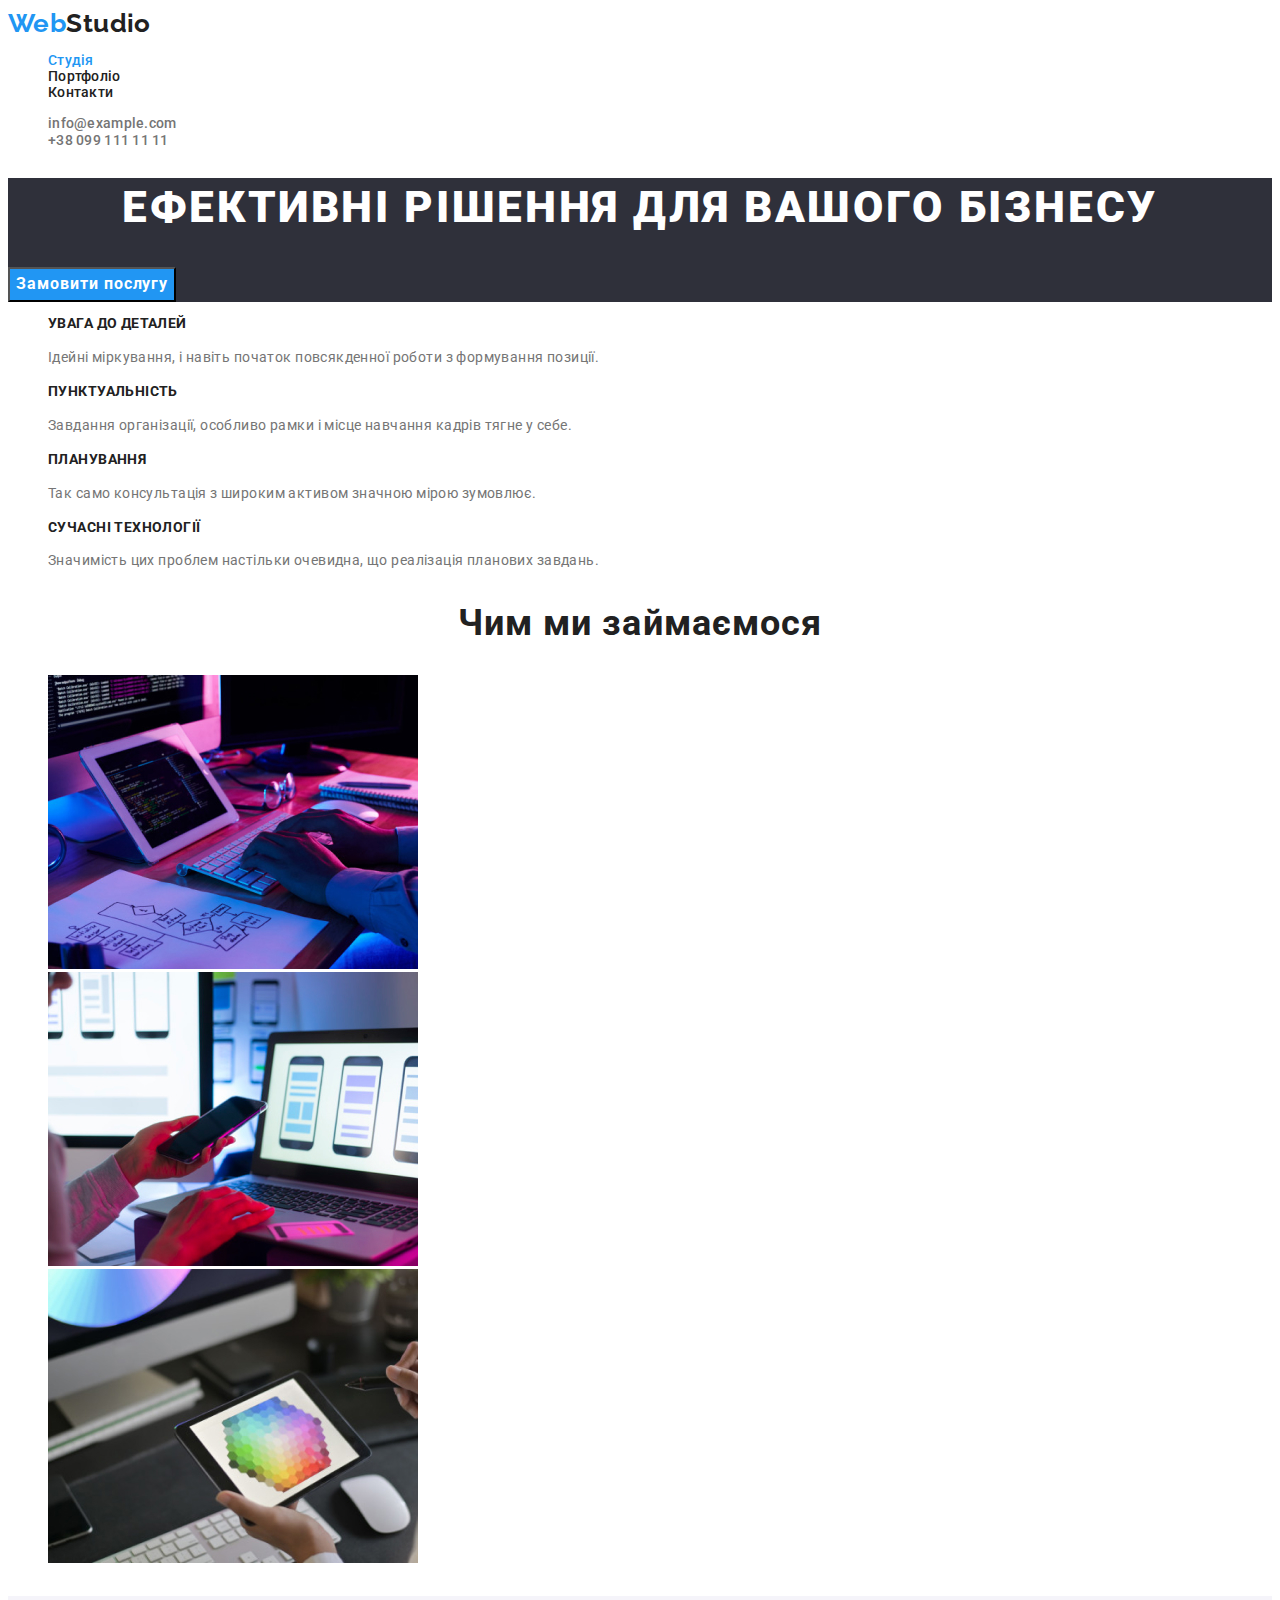
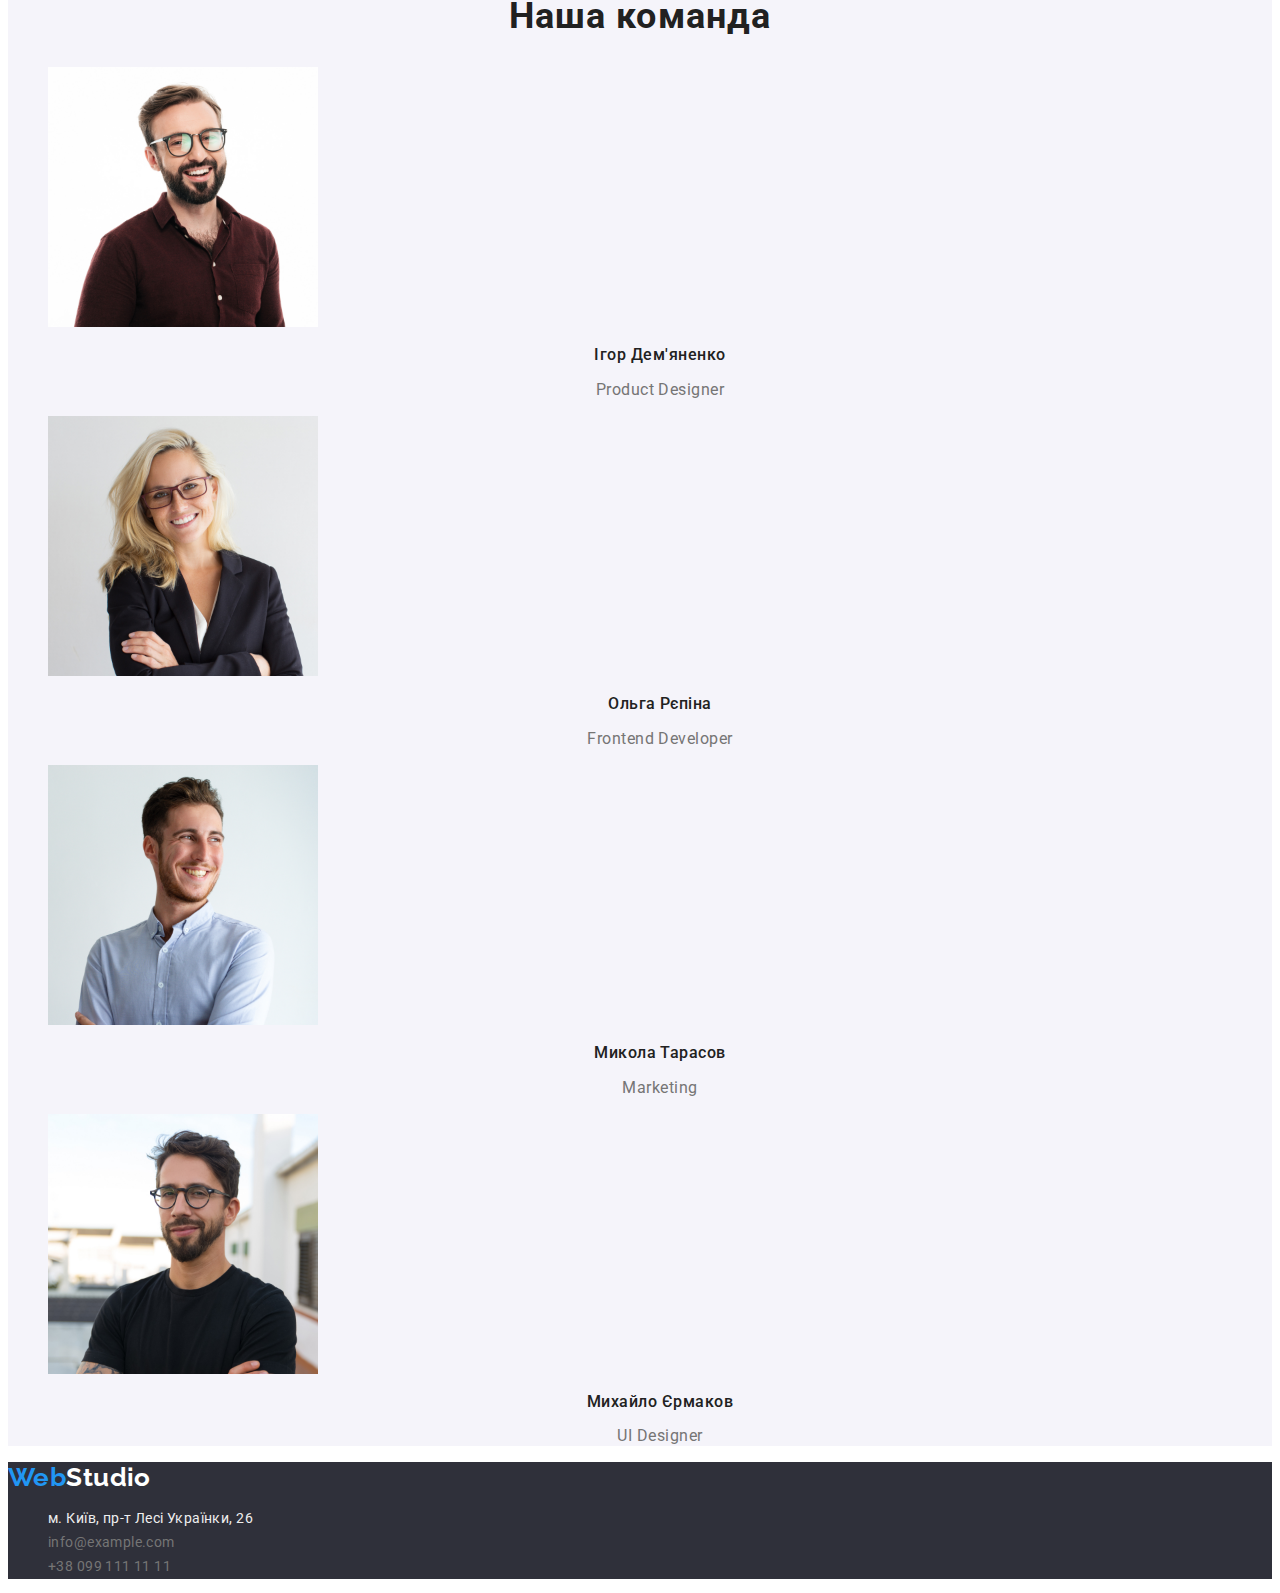
==== index.html @ caef2d3a "Update index.html" ====
<!DOCTYPE html>
<html lang="uk">
<head>
    <meta charset="UTF-8"/>
    <meta http-equiv="X-UA-Compatible" content="IE=edge"/>
    <meta name="viewport" content="width=device-width, initial-scale=1.0"/>
    <title>Web-Studio-(Version-2.1)</title>
    <link rel="preconnect" href="https://fonts.googleapis.com"/>
<link rel="preconnect" href="https://fonts.gstatic.com" crossorigin/>
<link href="https://fonts.googleapis.com/css2?family=Raleway:wght@700&family=Roboto:wght@400;500;700;900&display=swap" rel="stylesheet"/>
<link rel="stylesheet" href="./css/styles.css"/>
</head>
<body>

<!--верхня лінія-->
    <header>
        <nav>
            <a href="./index.html">
                <span class="logo logo-web">Web</span><span class="logo logo-stydio">Studio</span> 
            </a>
                <ul class="site-nav">
                <li>
                    <a href="./index.html" class="link current">Студія</a>
                </li>
                <li>
                    <a href="./portfolio.html" class="link">Портфоліо</a>
                </li>
                <li>
                    <a href="#" class="link">Контакти</a> 
                </li>               
            </ul>                                      
        </nav>
        <ul>
            <li>
                <a href="mailto:info@example.com" class="mail-nav">info@example.com</a>
            </li>
             <li>
                <a href="tel:+380991111111" class="tel-nav">+38 099 111 11 11</a>
            </li>
        </ul>   
    </header>
<!--шапка-->
<main>
    <section class="hero">
        <h1 class="hero-title">Ефективні рішення для вашого бізнесу</h1>
        <button type="button" class="hero-button">Замовити послугу</button>
    </section>
    <!--Особливості-->
    <section>
        <h2 class="visually-hidden">Наші переваги</h2>
        <ul class="features">
            <li>
                <h3 class="features-title">Увага до деталей</h3>
                <p class="features-text">Ідейні міркування, і навіть початок повсякденної роботи з формування позиції.</p>
            </li>
            <li>
                <h3 class="features-title">Пунктуальність</h3>
                <p class="features-text">Завдання організації, особливо рамки і місце навчання кадрів тягне у себе.</p>
            </li>
            <li>
                <h3 class="features-title">Планування</h3>
                <p class="features-text">Так само консультація з широким активом значною мірою зумовлює.</p>
            </li>
            <li>
                <h3 class="features-title">Сучасні технології</h3>
                <p class="features-text">Значимість цих проблем настільки очевидна, що реалізація планових завдань.</p>
            </li>
        </ul>
    </section>
    <!--Чим ми займаємось-->
    <section>
        <h2 class="title">Чим ми займаємося</h2>
        <ul>
            <li>
                <img 
                src="./images/img1.jpg" 
                alt="робота за комп'ютером "
                width="370">
            </li>
            <li>
                <img 
                src="./images/img2.jpg" 
                alt="відкритий ноутбук та телефон в руці"
                width="370">
            </li>
            <li>
                <img 
                src="./images/img3.jpg" 
                alt="планшет в руці"
                width="370">
            </li>    
        </ul>
    </section>
    <!-- Наша команда -->
    <section class="team">
        <h2 class="title">Наша команда</h2>
            <ul class="team-list">
                <li>
                    <img 
                    src="./images/img4.jpg" 
                    alt="чоловік на ім'я Ігор Дем'яненко"
                    width="270">
                    <h3 class="team-person">Ігор Дем'яненко</h3>
                    <p class="team-position">Product Designer</p>            
                </li>
                <li>
                    <img 
                    src="./images/img5.jpg" 
                    alt="жінка на ім'я Ольга Рєпіна"
                    width="270">
                    <h3 class="team-person">Ольга Рєпіна </h3>
                    <p class="team-position">Frontend Developer</p> 
                </li>
                <li>
                    <img 
                    src="./images/img6.jpg" 
                    alt="чоловік на ім'я Микола Тарасов"
                    width="270">
                    <h3 class="team-person">Микола Тарасов</h3>
                    <p class="team-position">Marketing</p>  
                </li>  
                <li>
                    <img 
                    src="./images/img7.jpg" 
                    alt="чоловік на ім'я Михайло Єрмаков"
                    width="270">
                    <h3 class="team-person">Михайло Єрмаков</h3>
                    <p class="team-position">UI Designer</p> 
                </li>   
            </ul>
    </section>
</main>

<!-- Підвал -->
<footer class="address">
    <a href="./index.html">
        <span class="logo logo-web">Web</span><span class="logo logo-footer">Studio</span> 
    </a>
    <address>
        <ul>
            <li>
                <a class="address-link mailto" 
                href="https://goo.gl/maps/CPtrU1FHBa2aNyZL9" 
                target="_blank" 
                rel="noopener noreferrer nofollow">м. Київ, пр-т Лесі Українки, 26</a>
            </li>
            <li>
                <a class="address-link" 
                href="mailto:info@example.com">info@example.com</a>
            </li>
            <li>
                <a class="address-link" 
                href="tel:+380991111111">+38 099 111 11 11</a>
            </li>
        </ul>
    </address>
</footer>
</body>
</html>
---- css/styles.css ----
:root{
    --primary-text-color: #757575;
    --title-text-color: #212121;
    --background-color: #FFFFFF;
    --accent-color:#2196F3;
    --background-color2:#2F303A;
    --background-color3:#F5F4FA;
    --line-color: #ECECEC;
    --black-color: #000000;
    --black-color2: #212121;
    --pictures-color:#EEEEEE;
    
}

/* body */
body{
       letter-spacing: 0.03em;  
    background-color: var(--background-color);
    color: var(--primary-text-color);
    font-family: Roboto, sans-serif;
    font-size: 14px;
    }

/* logo */
.logo{
    text-decoration: none;
font-family: Raleway;
font-style: normal;
font-weight: 700;
font-size: 26px;
line-height: 1.19;

}
.logo-web{
color: var(--accent-color);
}
.logo-stydio{
color: var(--title-text-color);
}
.logo-footer{
    color: var(--background-color);
}
ul{
    list-style: none;
}
a{
    text-decoration: none;
}

/* верхня лінія */
.site-nav,.link {
color: var(--title-text-color);
text-decoration: none;
font-weight: 500;
font-size: 14px;
line-height: 1.14;
letter-spacing: 0.02em;

}

.site-nav, .link.current{
    color: var(--accent-color);
}
.link:hover, .link:focus{
    color: var(--accent-color);
}

.mail-nav{
   color: var(--primary-text-color); 
   text-decoration: none;
   font-weight: 500;
font-size: 14px;
line-height: 1.14;
letter-spacing: 0.02em;
}
.mail-nav:hover, .mail-nav:focus{
    color: var(--accent-color);
}
.tel-nav{    
    text-decoration: none;
    color: var(--primary-text-color);
    font-weight: 500;
font-size: 14px;
line-height: 1.14;
letter-spacing: 0.02em;
     }
     
.tel-nav:hover, .tel-nav:focus{
    color: var(--accent-color);
}
/* шапка */
.hero{
    background-color:var(--background-color2)
}
.hero-title{
 color: var(--background-color);
font-weight: 900;
font-size: 44px;
line-height: 1.36;
text-align: center;
letter-spacing: 0.06em;
text-transform: uppercase;
}
.hero-button{
font-family: inherit;
cursor: pointer;
background-color: var(--accent-color);
color: var(--background-color);
font-weight: 700;
font-size: 16px;
line-height: 1.8;
display: flex;
align-items: center;
text-align: center;
letter-spacing: 0.06em;
    }

.hero-button:hover, .hero-button:focus{
color: var(--black-color)}

.button{
cursor: pointer;
font-weight: 500;
font-size: 16px;
line-height: 1.62;
text-align: center;
letter-spacing: 0.03em;
color: var(--black-color2);
}

.button:hover, .button:focus{
    color: var(--background-color)
}

/* Особливості */
.visually-hidden{
    position: absolute;
    white-space: nowrap;
    width: 1px;
    height: 1px;
    overflow: hidden;
    border: 0;
    padding: 0;
    clip: rect(0 0 0 0);
    clip-path: inset(50%);
    margin: -1px;
}
.features-title{
color: var(--title-text-color);
font-weight: 700;
font-size: 14px;
line-height: 1.14;
letter-spacing: 0.03em;
text-transform: uppercase;
}

.features-text{
font-weight: 400;
font-size: 14px;
line-height: 1.7;
letter-spacing: 0.03em;
}

.portfolio-img{
    width: 370px;
}
.portfolio-title{
    text-decoration: none;
    font-weight: 700;
    font-size: 18px;
    line-height: 2;
    letter-spacing: 0.06em;
    color: var(--black-color2);
}
.portfolio-text{
font-weight: 400;
font-size: 16px;
line-height: 1.8;
letter-spacing: 0.03em;
text-decoration: none;
color: var(--primary-text-color);
}

.title{
    color: var(--black-color2);
    font-weight: 700;
    font-size: 36px;
    line-height: 1.16;
    text-align: center;
    letter-spacing: 0.03em;
}

/* Наша команда */
.team{
    background-color:var(--background-color3)
}
.team-person{
font-weight: 500;
font-size: 16px;
line-height: 1.18;
text-align: center;
letter-spacing: 0.03em;
color: var(--title-text-color);
}

.team-position{
font-weight: 400;
font-size: 16px;
line-height: 1.18;
text-align: center;
letter-spacing: 0.03em;
color: var(--primary-text-color);
}
/* Підвал */
.address{
    background-color: var(--background-color2);
}
.address-link{
        font-style: normal;
font-weight: 400;
font-size: 14px;
line-height: 1.71;
letter-spacing: 0.03em;
color: var(--primary-text-color);
text-decoration: none;
}
.mailto{
    color: var(--pictures-color);
}
.address-link:hover, .laddress-link:focus{
    color: var(--accent-color);
}
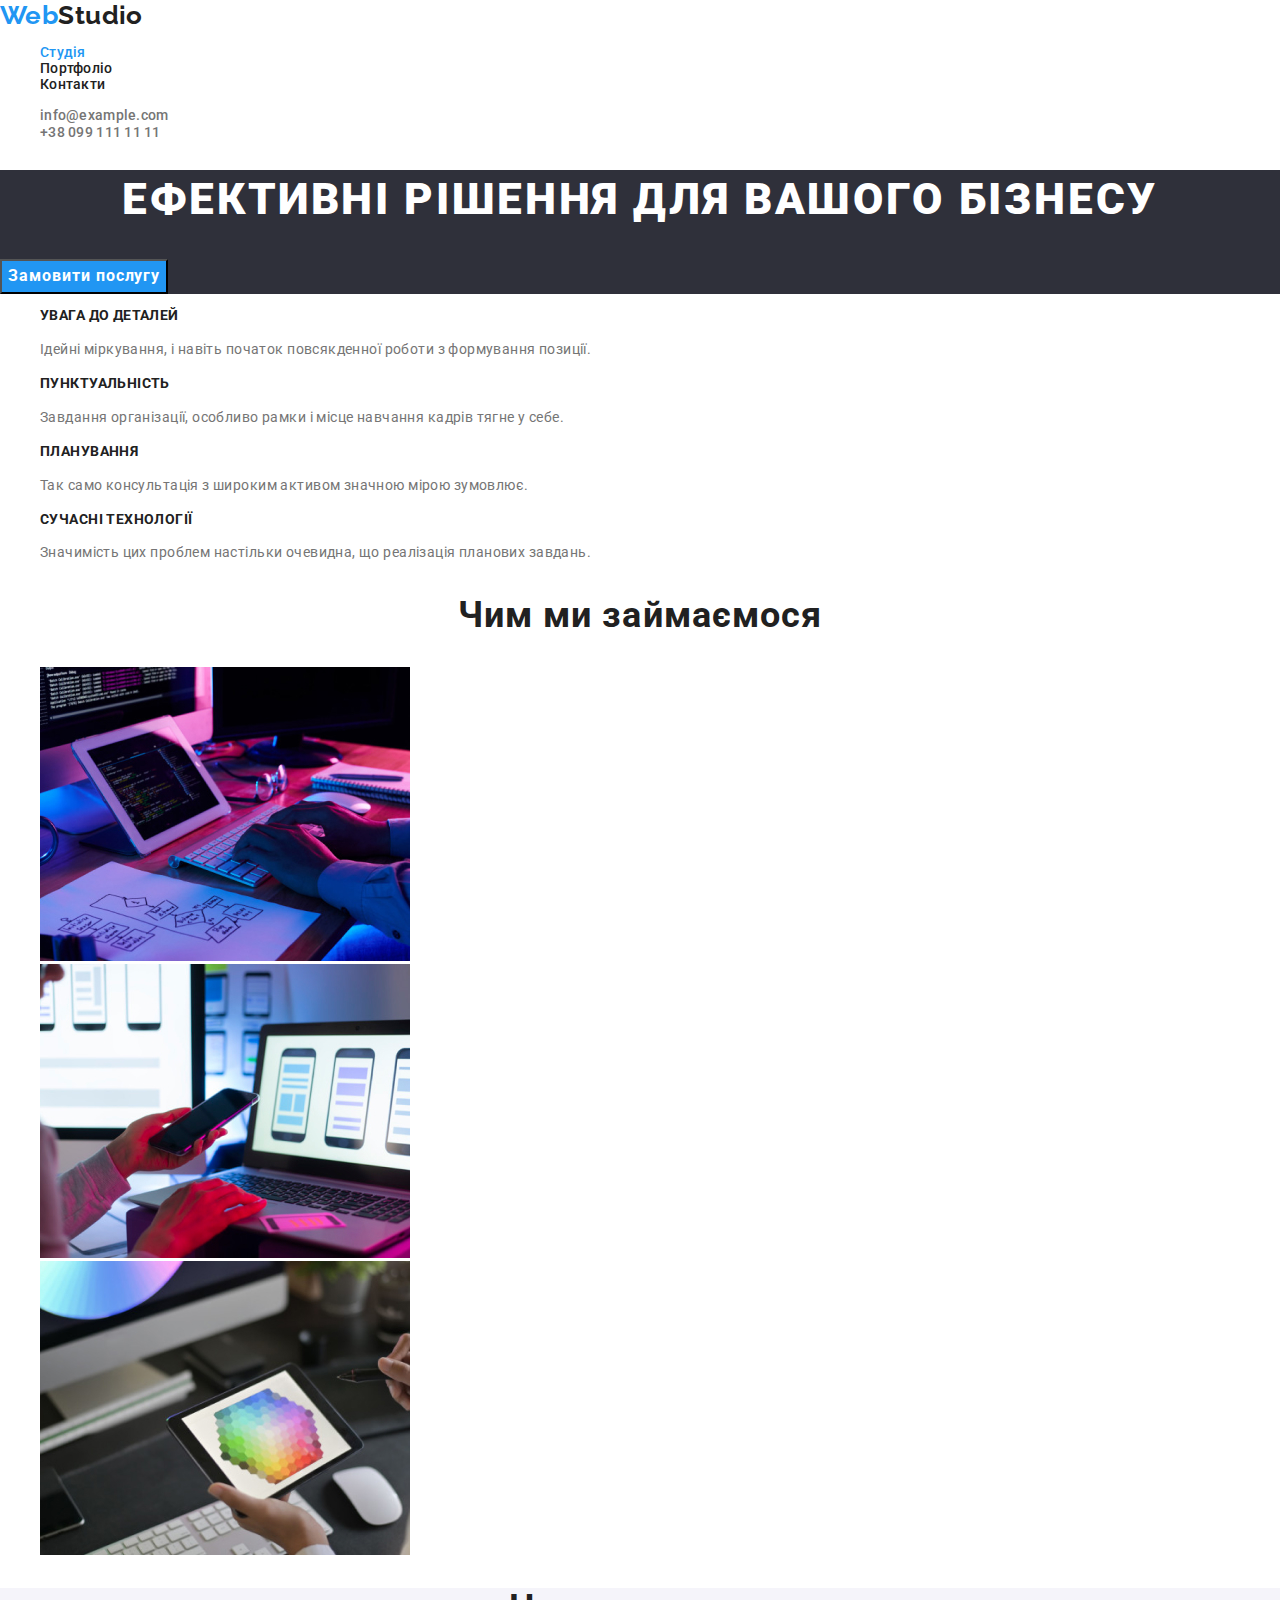
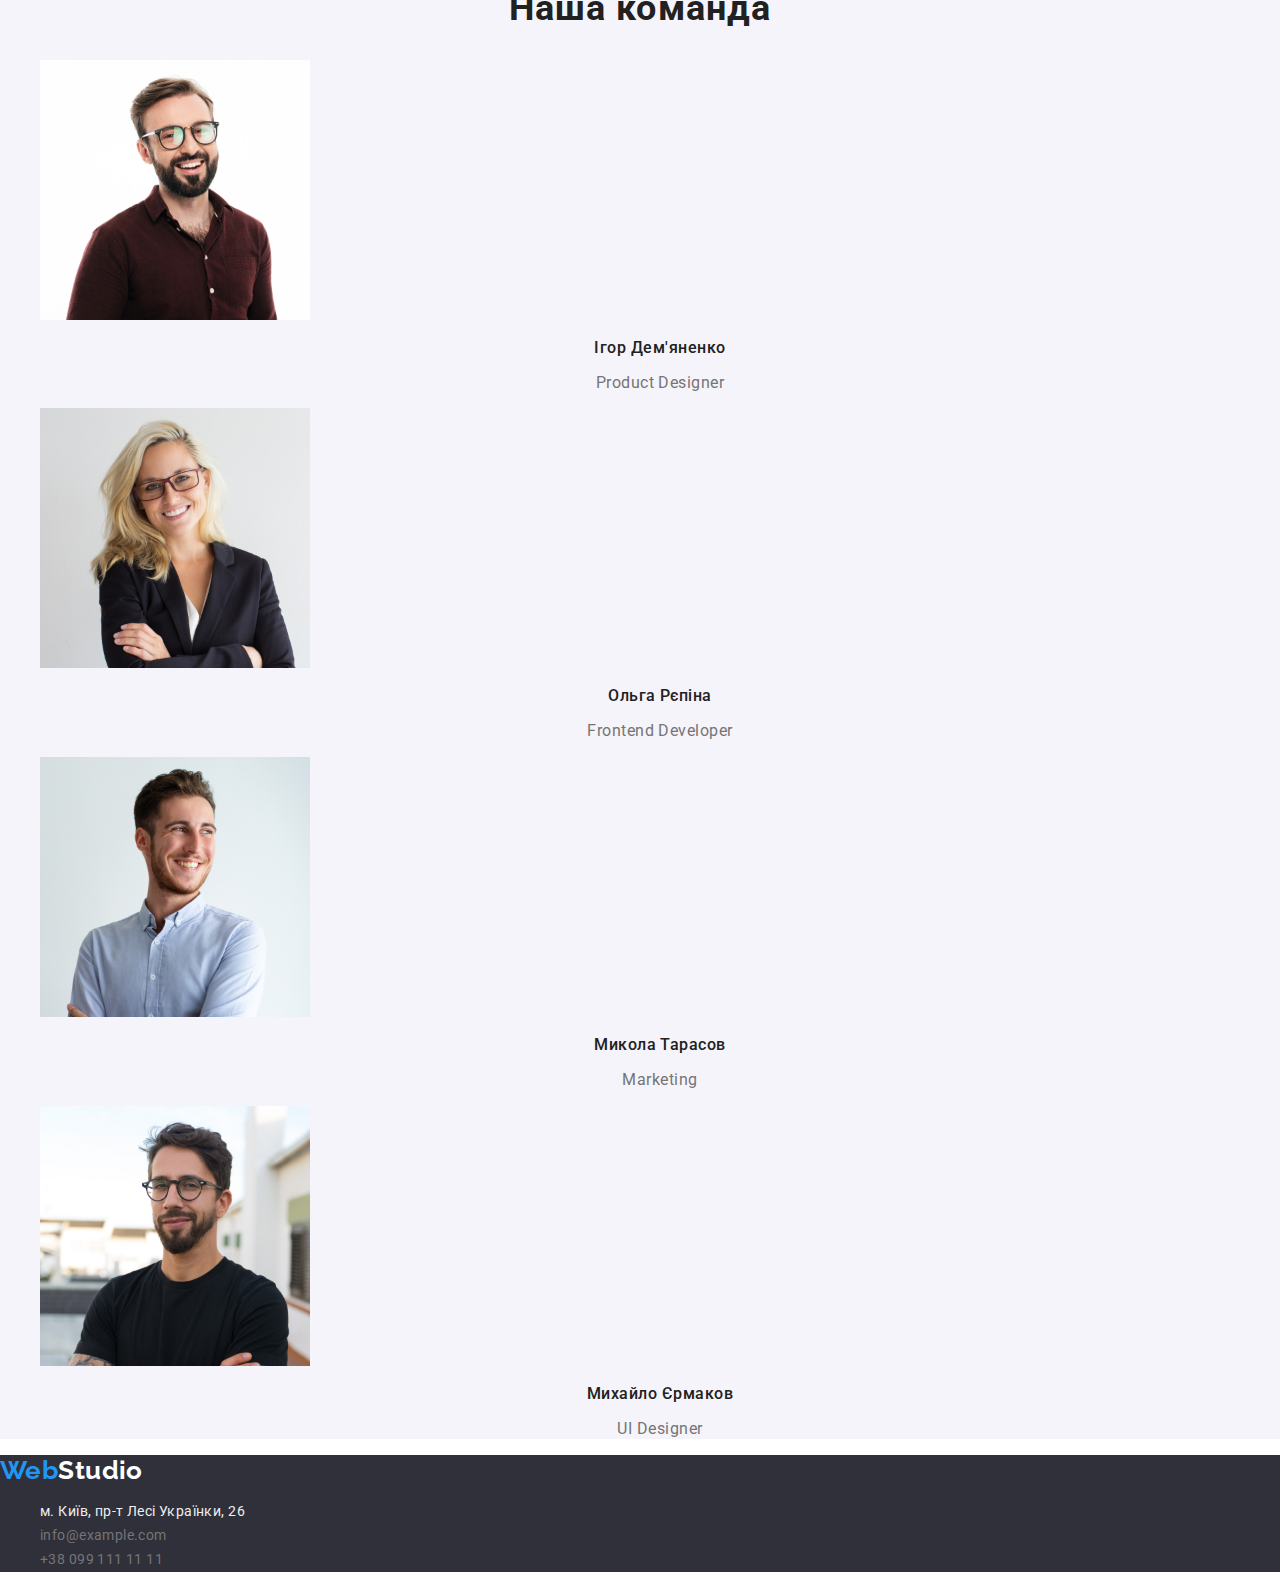
==== commit 79b1a04e: "Update index.html" ====
--- a/index.html
+++ b/index.html
@@ -4,10 +4,12 @@
     <meta charset="UTF-8"/>
     <meta http-equiv="X-UA-Compatible" content="IE=edge"/>
     <meta name="viewport" content="width=device-width, initial-scale=1.0"/>
-    <title>Web-Studio-(Version-2.1)</title>
+    <title>Web-Studio</title>
     <link rel="preconnect" href="https://fonts.googleapis.com"/>
 <link rel="preconnect" href="https://fonts.gstatic.com" crossorigin/>
-<link href="https://fonts.googleapis.com/css2?family=Raleway:wght@700&family=Roboto:wght@400;500;700;900&display=swap" rel="stylesheet"/>
+<link href="https://fonts.googleapis.com/css2?family=Raleway:wght@700&family=Roboto:wght@400;500;700;900&display=swap" 
+rel="stylesheet"/>
+<link rel="stylesheet" href="https://cdnjs.cloudflare.com/ajax/libs/modern-normalize/1.1.0/modern-normalize.min.css"/>
 <link rel="stylesheet" href="./css/styles.css"/>
 </head>
 <body>
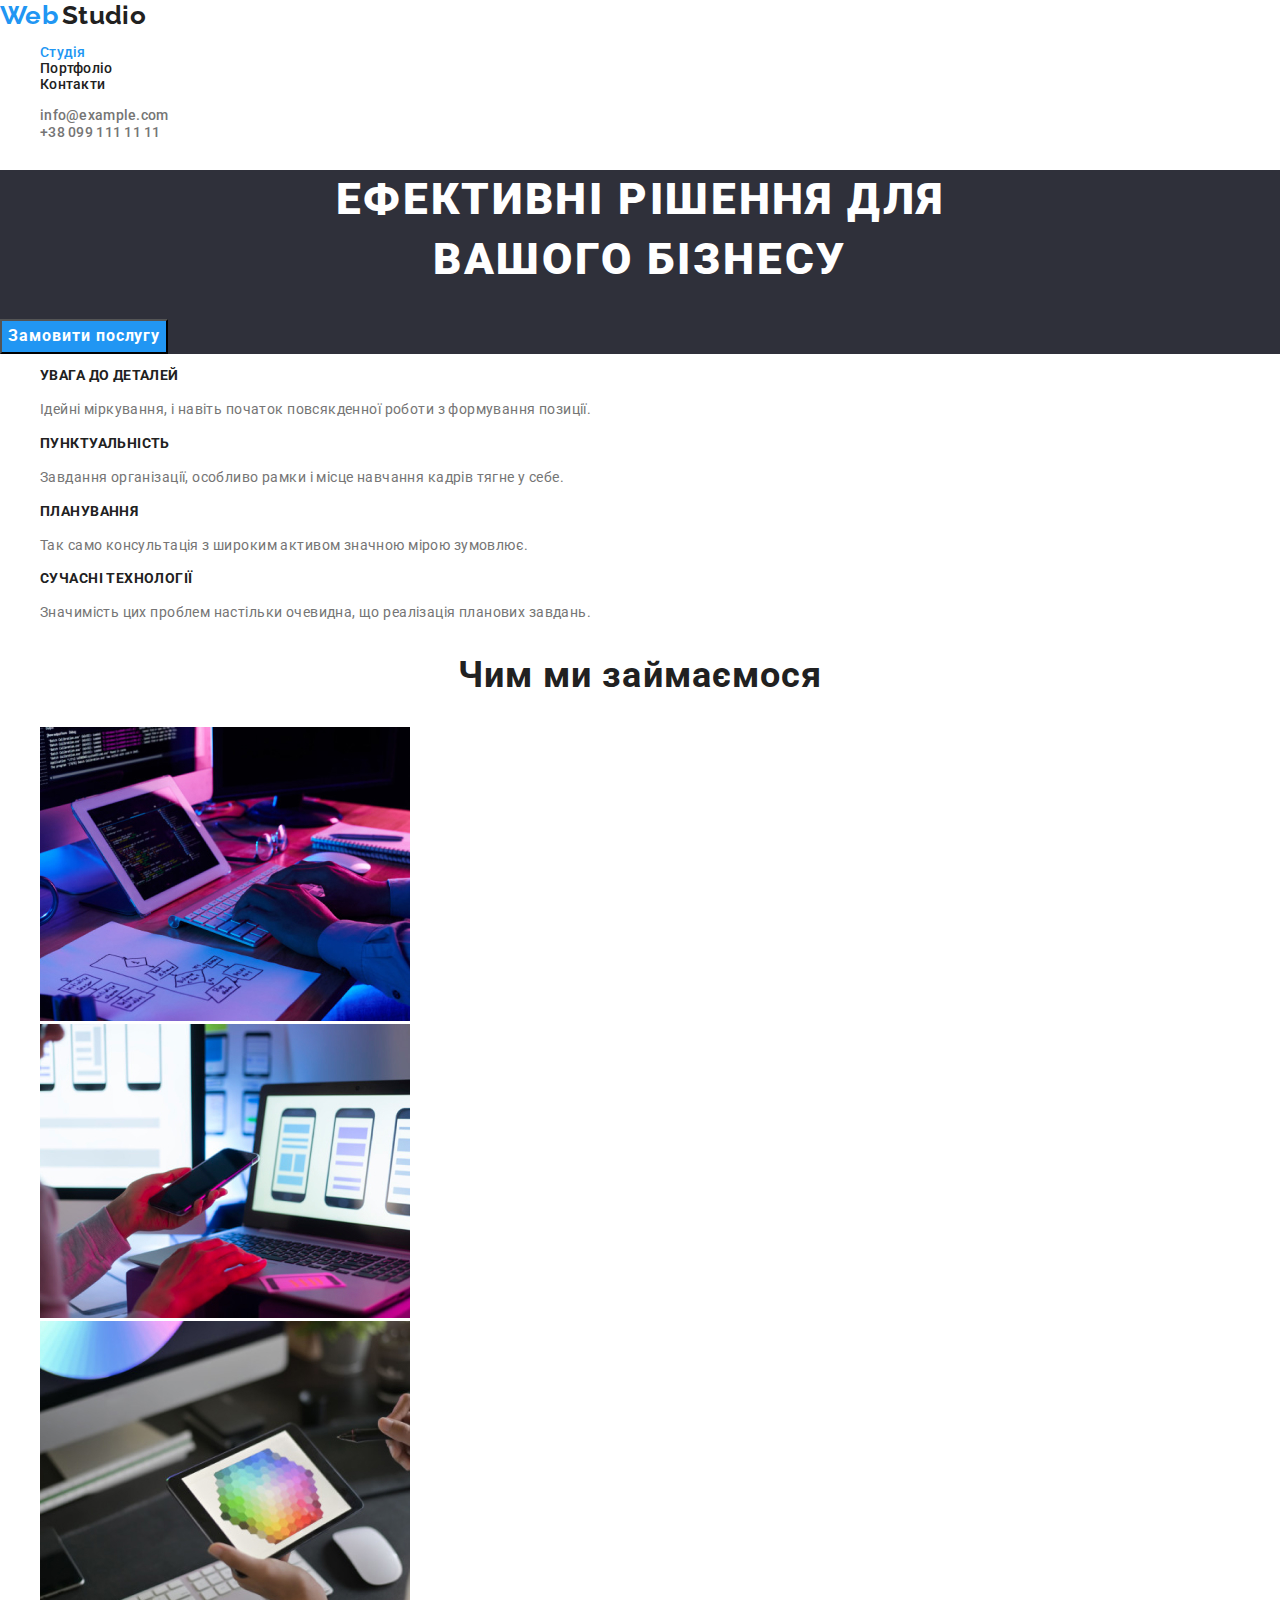
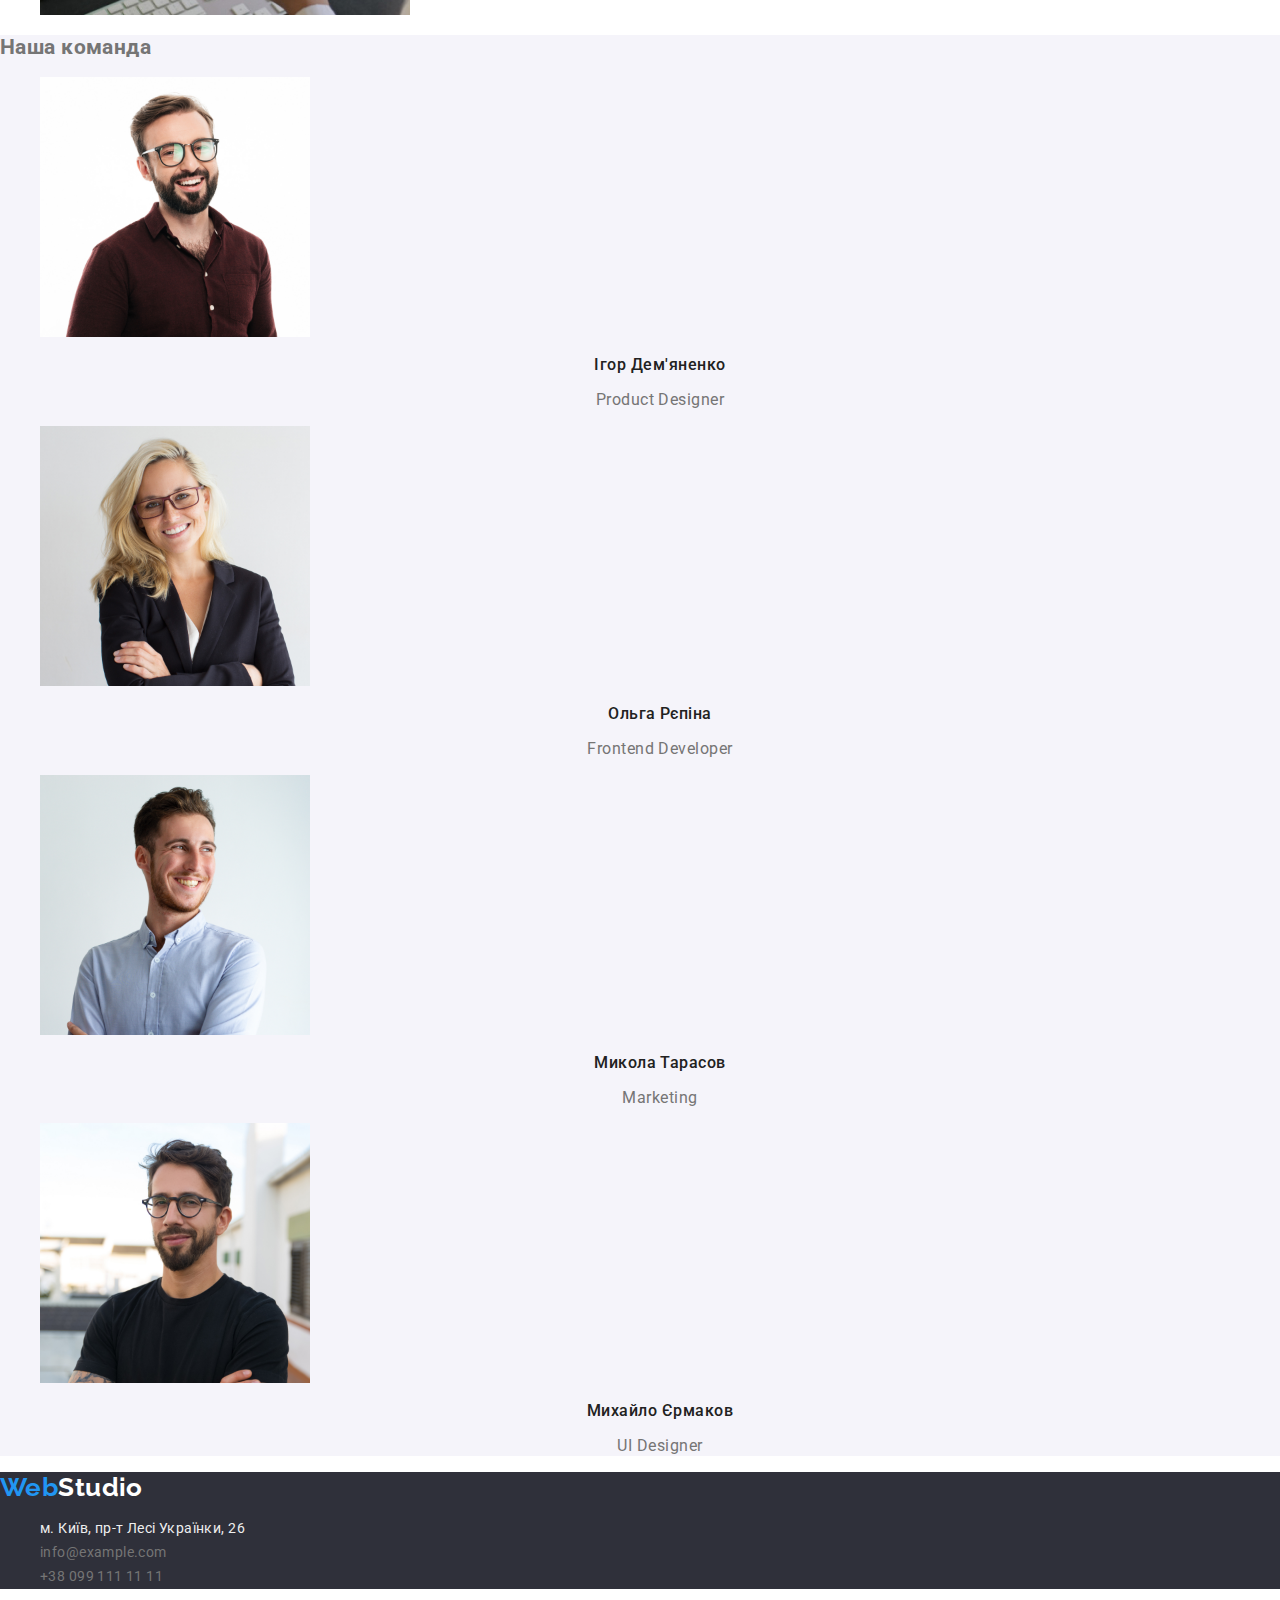
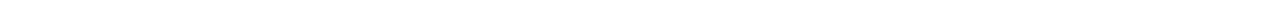
==== commit a39e0973: "Update index.html" ====
--- a/index.html
+++ b/index.html
@@ -15,55 +15,58 @@
 <body>
 
 <!--верхня лінія-->
-    <header>
-        <nav>
+    <header class="page-header">
+        <div class="container page-header-conteiner">
+        <nav class="page-header-conteiner">
             <a href="./index.html">
-                <span class="logo logo-web">Web</span><span class="logo logo-stydio">Studio</span> 
+                <span class="logo logo-web ">Web</span>
+                <span class="logo logo-stydio">Studio</span> 
             </a>
                 <ul class="site-nav">
-                <li>
+                <li class="item">
                     <a href="./index.html" class="link current">Студія</a>
                 </li>
-                <li>
+                <li class="item">
                     <a href="./portfolio.html" class="link">Портфоліо</a>
                 </li>
-                <li>
+                <li class="item">
                     <a href="#" class="link">Контакти</a> 
                 </li>               
-            </ul>                                      
-        </nav>
-        <ul>
-            <li>
+            </ul >                                      
+        </nav >
+        <ul class="auth-nav">
+            <li class="item">
                 <a href="mailto:info@example.com" class="mail-nav">info@example.com</a>
             </li>
-             <li>
+             <li class="item">
                 <a href="tel:+380991111111" class="tel-nav">+38 099 111 11 11</a>
             </li>
-        </ul>   
+        </ul>
+    </div>   
     </header>
 <!--шапка-->
 <main>
     <section class="hero">
-        <h1 class="hero-title">Ефективні рішення для вашого бізнесу</h1>
+        <h1 class="hero-title">Ефективні рішення для<br> вашого бізнесу</h1>
         <button type="button" class="hero-button">Замовити послугу</button>
     </section>
     <!--Особливості-->
     <section>
         <h2 class="visually-hidden">Наші переваги</h2>
-        <ul class="features">
-            <li>
+        <ul class="features conteiner">
+            <li class="features-list">
                 <h3 class="features-title">Увага до деталей</h3>
                 <p class="features-text">Ідейні міркування, і навіть початок повсякденної роботи з формування позиції.</p>
             </li>
-            <li>
+            <li class="features-list">
                 <h3 class="features-title">Пунктуальність</h3>
                 <p class="features-text">Завдання організації, особливо рамки і місце навчання кадрів тягне у себе.</p>
             </li>
-            <li>
+            <li class="features-list">
                 <h3 class="features-title">Планування</h3>
                 <p class="features-text">Так само консультація з широким активом значною мірою зумовлює.</p>
             </li>
-            <li>
+            <li class="features-list">
                 <h3 class="features-title">Сучасні технології</h3>
                 <p class="features-text">Значимість цих проблем настільки очевидна, що реалізація планових завдань.</p>
             </li>
@@ -72,7 +75,7 @@
     <!--Чим ми займаємось-->
     <section>
         <h2 class="title">Чим ми займаємося</h2>
-        <ul>
+        <ul class="work-images page-header-conteiner">
             <li>
                 <img 
                 src="./images/img1.jpg" 
@@ -95,9 +98,9 @@
     </section>
     <!-- Наша команда -->
     <section class="team">
-        <h2 class="title">Наша команда</h2>
-            <ul class="team-list">
-                <li>
+        <h2 class="title-team">Наша команда</h2>
+            <ul class="team-list page-header-conteiner">
+                <li class="team-images">
                     <img 
                     src="./images/img4.jpg" 
                     alt="чоловік на ім'я Ігор Дем'яненко"
@@ -105,7 +108,7 @@
                     <h3 class="team-person">Ігор Дем'яненко</h3>
                     <p class="team-position">Product Designer</p>            
                 </li>
-                <li>
+                <li class="team-images">
                     <img 
                     src="./images/img5.jpg" 
                     alt="жінка на ім'я Ольга Рєпіна"
@@ -113,7 +116,7 @@
                     <h3 class="team-person">Ольга Рєпіна </h3>
                     <p class="team-position">Frontend Developer</p> 
                 </li>
-                <li>
+                <li class="team-images">
                     <img 
                     src="./images/img6.jpg" 
                     alt="чоловік на ім'я Микола Тарасов"
@@ -121,7 +124,7 @@
                     <h3 class="team-person">Микола Тарасов</h3>
                     <p class="team-position">Marketing</p>  
                 </li>  
-                <li>
+                <li class="team-images">
                     <img 
                     src="./images/img7.jpg" 
                     alt="чоловік на ім'я Михайло Єрмаков"
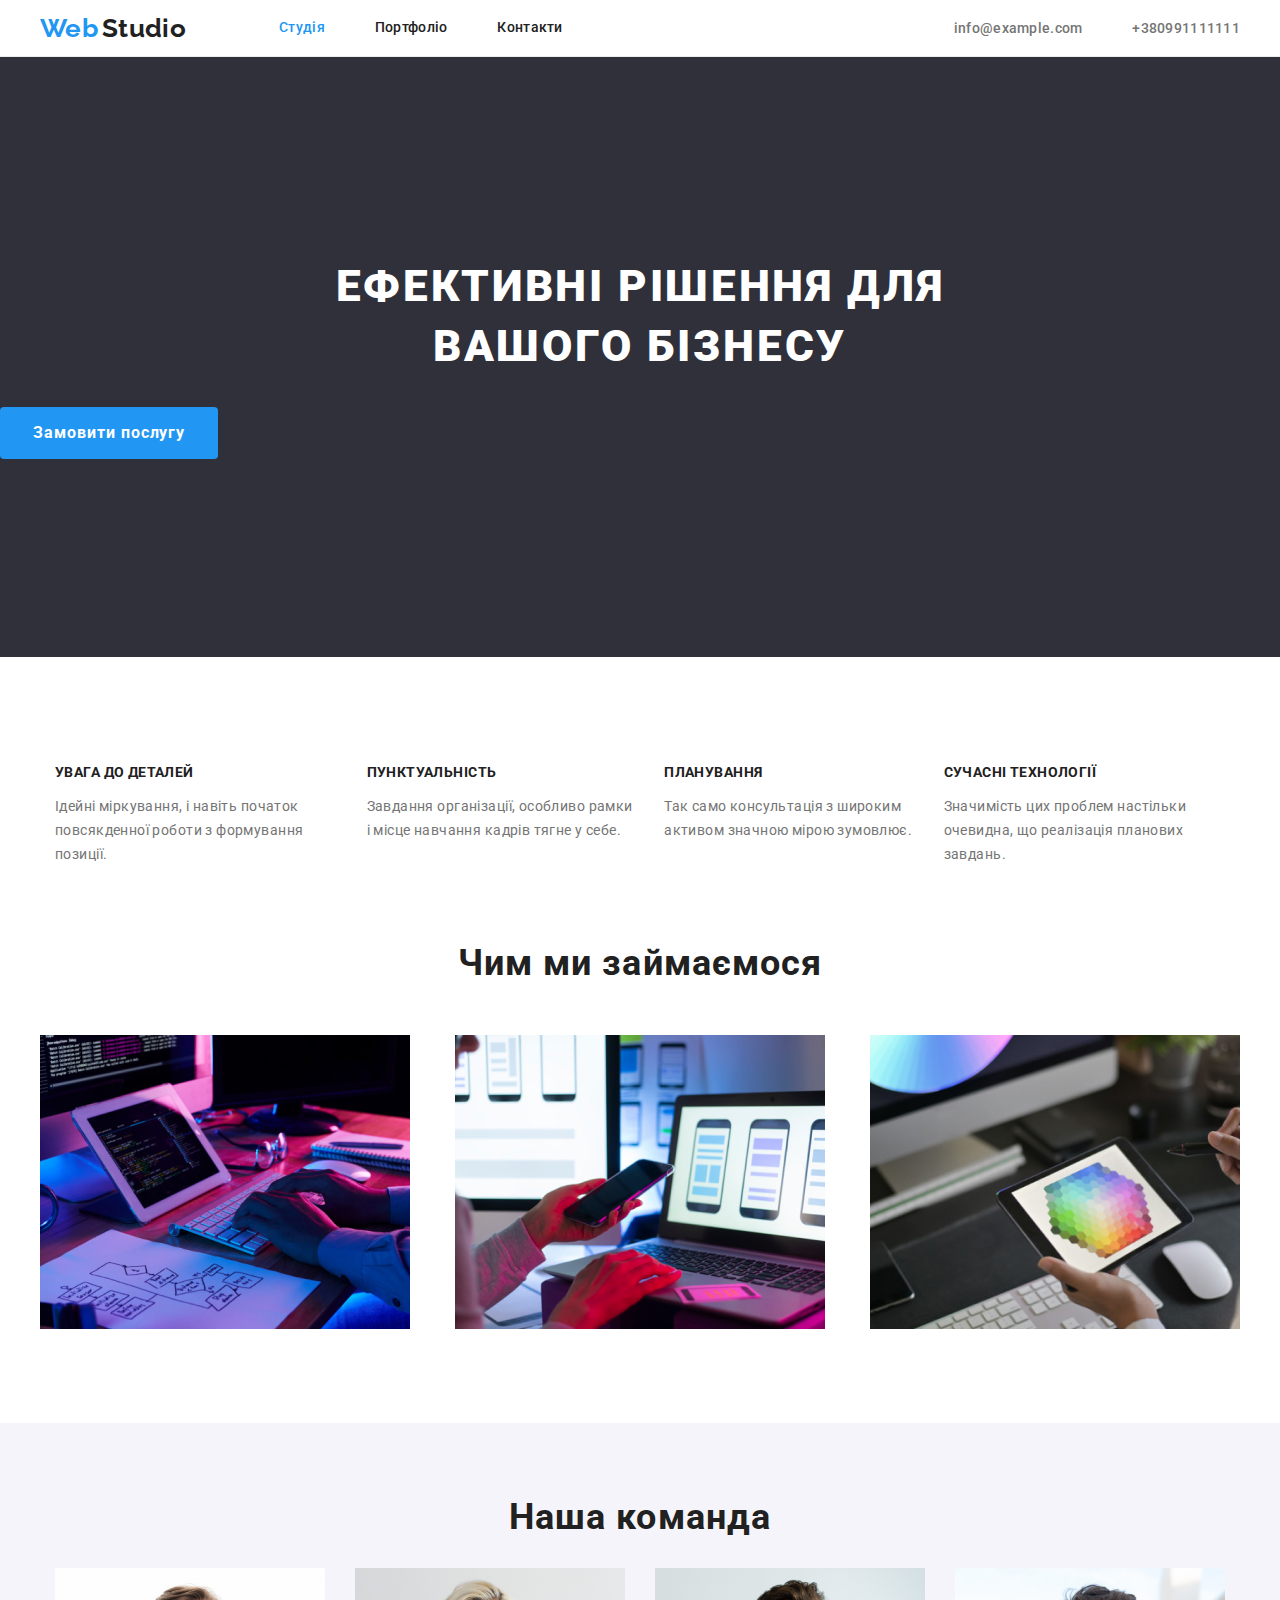
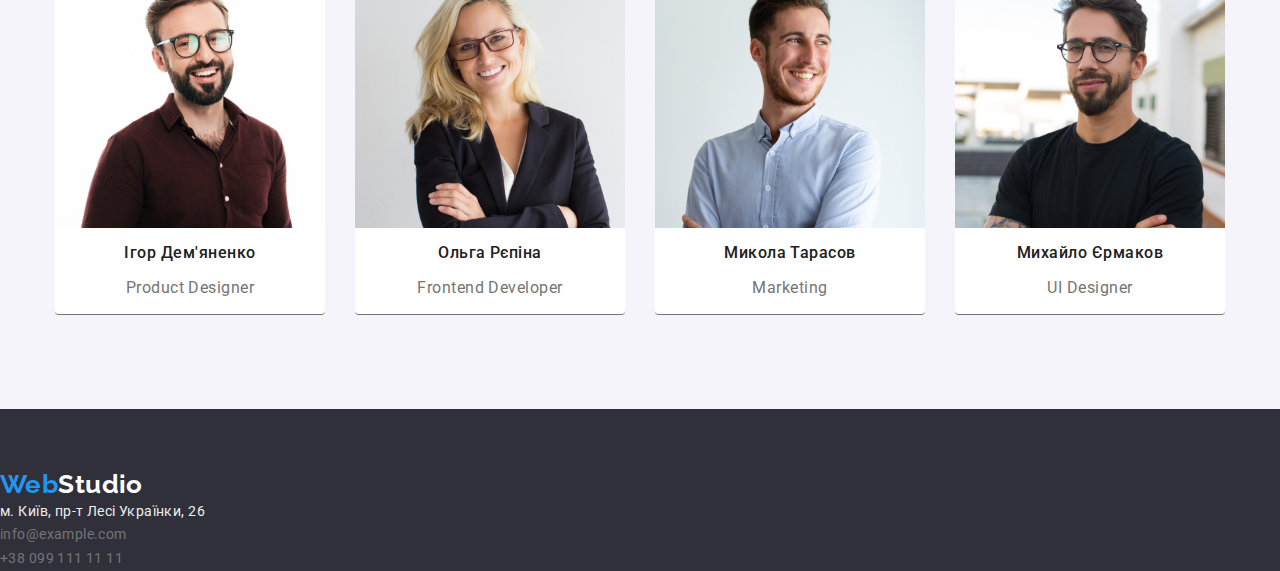
==== commit 39d6967b: "Update index.html" ====
--- a/index.html
+++ b/index.html
@@ -39,7 +39,7 @@
                 <a href="mailto:info@example.com" class="mail-nav">info@example.com</a>
             </li>
              <li class="item">
-                <a href="tel:+380991111111" class="tel-nav">+38 099 111 11 11</a>
+                <a href="tel:+380991111111" class="tel-nav">+380991111111</a>
             </li>
         </ul>
     </div>   
@@ -101,7 +101,7 @@
         <h2 class="title-team">Наша команда</h2>
             <ul class="team-list page-header-conteiner">
                 <li class="team-images">
-                    <img 
+                    <img  
                     src="./images/img4.jpg" 
                     alt="чоловік на ім'я Ігор Дем'яненко"
                     width="270">
@@ -142,22 +142,25 @@
         <span class="logo logo-web">Web</span><span class="logo logo-footer">Studio</span> 
     </a>
     <address>
-        <ul>
-            <li>
-                <a class="address-link mailto" 
-                href="https://goo.gl/maps/CPtrU1FHBa2aNyZL9" 
-                target="_blank" 
-                rel="noopener noreferrer nofollow">м. Київ, пр-т Лесі Українки, 26</a>
-            </li>
-            <li>
-                <a class="address-link" 
-                href="mailto:info@example.com">info@example.com</a>
-            </li>
-            <li>
-                <a class="address-link" 
-                href="tel:+380991111111">+38 099 111 11 11</a>
-            </li>
-        </ul>
+        <div class="address-list" >
+            <ul >
+                <li>
+                    <a class="address-link mailto" 
+                    href="https://goo.gl/maps/CPtrU1FHBa2aNyZL9" 
+                    target="_blank" 
+                    rel="noopener noreferrer nofollow">м. Київ, пр-т Лесі Українки, 26</a>
+                </li>
+                <li>
+                    <a class="address-link" 
+                    href="mailto:info@example.com">info@example.com</a>
+                </li>
+                <li>
+                    <a class="address-link" 
+                    href="tel:+380991111111">+38 099 111 11 11</a>
+                </li>
+            </ul>
+        </div>
+        
     </address>
 </footer>
 </body>
--- a/css/styles.css
+++ b/css/styles.css
@@ -32,9 +32,11 @@
 
 }
 .logo-web{
+    margin-right: 0px;
 color: var(--accent-color);
 }
 .logo-stydio{
+
 color: var(--title-text-color);
 }
 .logo-footer{
@@ -42,13 +44,56 @@
 }
 ul{
     list-style: none;
+    margin-top: 0px;
+    margin-bottom: 0px;
+    padding-left: 0px;
 }
 a{
     text-decoration: none;
 }
 
+h1, h2{
+    margin-top: 0px;
+    margin-bottom: 0px;
+}
+img{
+    display: block;
+    max-width: 100%;
+    height: auto;
+}
+
+.page-header{
+    border-bottom-width: 1px;
+   border-bottom-style: solid;
+   border-bottom-color: var(--line-color)
+}
+/* conteiner */
+.conteiner{
+    width: 1200px;
+    margin-left: auto;
+    margin-right:auto;
+    padding-left: 15px;
+    padding-right: 15px;
+}
+
+
 /* верхня лінія */
+.page-header-conteiner{
+display: flex;
+align-items: center;
+width: 1200px;
+margin-left: auto;
+margin-right: auto;
+}
+
+.site-nav{
+    display: flex;
+    margin-left: 93px;
+}
 .site-nav,.link {
+padding-top: 20px;
+padding-bottom: 20px;
+
 color: var(--title-text-color);
 text-decoration: none;
 font-weight: 500;
@@ -56,6 +101,24 @@
 line-height: 1.14;
 letter-spacing: 0.02em;
 
+
+}
+/* Auth nav */
+.auth-nav{
+    display: flex;
+margin-left: auto;
+
+}
+.auth-nav .item + .item{
+    margin-left: 50px;
+
+}
+.item{
+    
+}
+.site-nav .item + .item{
+    margin-left: 50px;
+    
 }
 
 .site-nav, .link.current{
@@ -64,6 +127,7 @@
 .link:hover, .link:focus{
     color: var(--accent-color);
 }
+
 
 .mail-nav{
    color: var(--primary-text-color); 
@@ -72,6 +136,7 @@
 font-size: 14px;
 line-height: 1.14;
 letter-spacing: 0.02em;
+
 }
 .mail-nav:hover, .mail-nav:focus{
     color: var(--accent-color);
@@ -90,9 +155,13 @@
 }
 /* шапка */
 .hero{
+    height: 600px;
     background-color:var(--background-color2)
 }
 .hero-title{
+    display: flex;
+    justify-content: center;
+ padding-top: 200px;
  color: var(--background-color);
 font-weight: 900;
 font-size: 44px;
@@ -100,16 +169,25 @@
 text-align: center;
 letter-spacing: 0.06em;
 text-transform: uppercase;
-}
+text-decoration: none;
+}
+
 .hero-button{
-font-family: inherit;
-cursor: pointer;
+    display:inline-block;
+    border: 1px solid transparent;
+    border-radius: 4px;
+    padding: 10px 32px;
+    margin-top: 30px;
+    justify-content: center;
+    align-content: center;
+
 background-color: var(--accent-color);
 color: var(--background-color);
+
 font-weight: 700;
 font-size: 16px;
-line-height: 1.8;
-display: flex;
+line-height: 30px;
+text-decoration: none;
 align-items: center;
 text-align: center;
 letter-spacing: 0.06em;
@@ -118,18 +196,24 @@
 .hero-button:hover, .hero-button:focus{
 color: var(--black-color)}
 
+
 .button{
-cursor: pointer;
-font-weight: 500;
-font-size: 16px;
-line-height: 1.62;
-text-align: center;
-letter-spacing: 0.03em;
-color: var(--black-color2);
-}
-
+    color: var(--title-text-color);
+    background-color: var(--background-color3);
+    font-weight: 500;
+font-size: 16px;
+line-height: 1.6px;
+
+
+}
 .button:hover, .button:focus{
     color: var(--background-color)
+}
+.portfolio-button{
+    display: flex;
+    justify-content: center;
+margin-top: 94px;
+margin-bottom: 38px;
 }
 
 /* Особливості */
@@ -145,6 +229,17 @@
     clip-path: inset(50%);
     margin: -1px;
 }
+.features{
+    display: flex;
+    
+    height: 98px;
+    margin-top: 94px;
+    margin-bottom: 94px;
+   justify-content:space-between
+}
+.features-list + .features-list{
+    margin-left: 30px;
+}
 .features-title{
 color: var(--title-text-color);
 font-weight: 700;
@@ -161,10 +256,41 @@
 letter-spacing: 0.03em;
 }
 
+.portfolio-list{
+    display: flex;
+    flex-wrap: wrap;
+    justify-content:space-between;
+    margin-bottom: 94px;
+    
+}
+.portfolio-cards{
+    display:flex;
+    flex-wrap: wrap;
+    margin-right: 30px;
+    margin-bottom: 30px;
+    border-width: 1px;
+    border-style: solid;
+    border-color: var(--line-color);
+    width: 370px;
+    height: 404px;
+    }
+
+.portfolio-cards:nth-child(3n){
+    margin-right: 0px;
+}
+.portfolio-cards:nth-last-child(-n+3){
+    margin-bottom: 30px;
+}
+
+
 .portfolio-img{
     width: 370px;
 }
 .portfolio-title{
+    padding-top: 20px;
+    padding-right: 24px;
+    padding-left: 24px;
+
     text-decoration: none;
     font-weight: 700;
     font-size: 18px;
@@ -173,6 +299,9 @@
     color: var(--black-color2);
 }
 .portfolio-text{
+    padding-bottom: 20px;
+    padding-right: 24px;
+    padding-left: 24px;
 font-weight: 400;
 font-size: 16px;
 line-height: 1.8;
@@ -180,8 +309,13 @@
 text-decoration: none;
 color: var(--primary-text-color);
 }
-
+ /* чим ми займаємось */
+.work-images{
+    justify-content:space-between;
+    margin-bottom: 94px;
+}
 .title{
+    margin-bottom: 50px;
     color: var(--black-color2);
     font-weight: 700;
     font-size: 36px;
@@ -194,6 +328,34 @@
 .team{
     background-color:var(--background-color3)
 }
+
+.title-team{
+    padding-top: 94px;
+
+    color: var(--title-text-color);
+    font-weight: 700;
+font-size: 36px;
+line-height: 1.16px;
+text-align: center;
+letter-spacing: 0.03em;
+}
+
+.team-list{
+    padding-top: 50px;
+    justify-content: center;
+   padding-bottom: 94px;
+    }
+ 
+.team-images{
+       
+background-color: var(--background-color);
+    border-radius: 0px 0px 4px 4px;
+    border-bottom: 1px solid;
+    
+}    
+.team-images + .team-images{
+margin-left: 30px;
+}
 .team-person{
 font-weight: 500;
 font-size: 16px;
@@ -213,7 +375,12 @@
 }
 /* Підвал */
 .address{
+    padding-top: 60px;
     background-color: var(--background-color2);
+}
+.address-list{
+display: flex;
+justify-content: first baseline;
 }
 .address-link{
         font-style: normal;
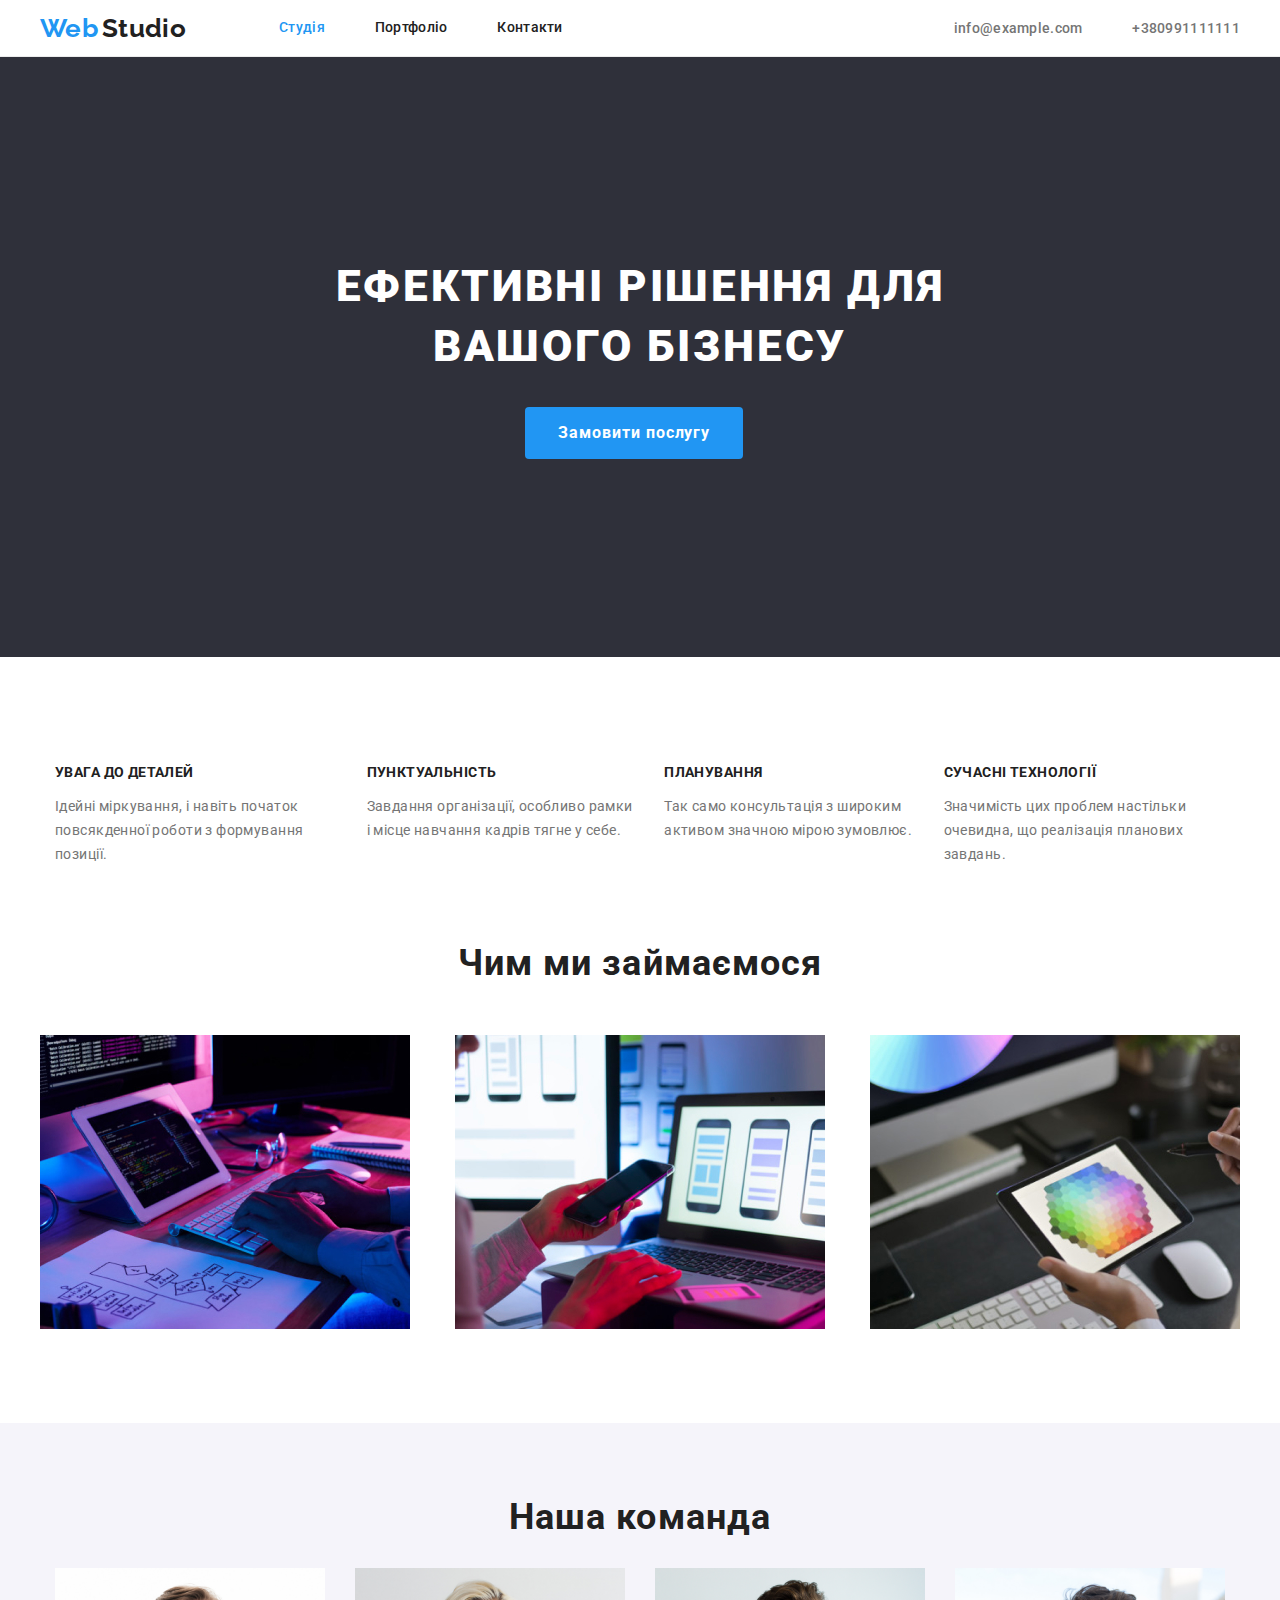
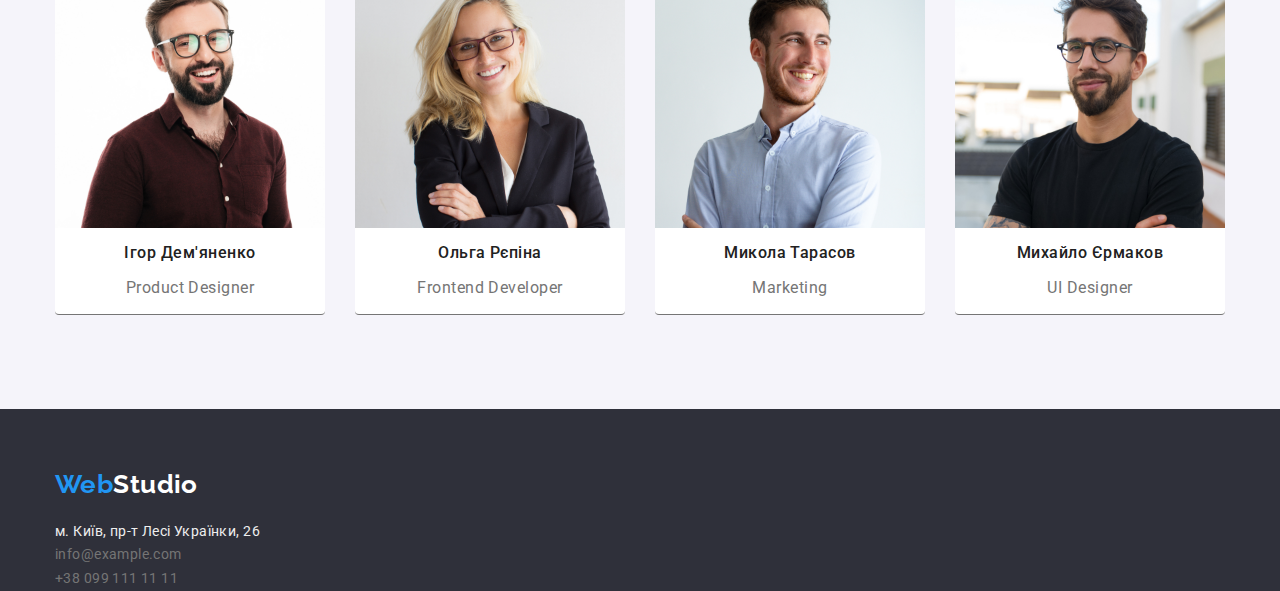
==== commit f82f3e99: "Update index.html" ====
--- a/index.html
+++ b/index.html
@@ -47,9 +47,12 @@
 <!--шапка-->
 <main>
     <section class="hero">
+        <div class="conteiner ">
         <h1 class="hero-title">Ефективні рішення для<br> вашого бізнесу</h1>
         <button type="button" class="hero-button">Замовити послугу</button>
-    </section>
+    
+        </div>
+        </section>
     <!--Особливості-->
     <section>
         <h2 class="visually-hidden">Наші переваги</h2>
@@ -138,7 +141,8 @@
 
 <!-- Підвал -->
 <footer class="address">
-    <a href="./index.html">
+    <div class="conteiner">
+  <a href="./index.html">
         <span class="logo logo-web">Web</span><span class="logo logo-footer">Studio</span> 
     </a>
     <address>
@@ -162,6 +166,8 @@
         </div>
         
     </address>
+    </div>
+  
 </footer>
 </body>
 </html>--- a/css/styles.css
+++ b/css/styles.css
@@ -42,6 +42,7 @@
 .logo-footer{
     color: var(--background-color);
 }
+
 ul{
     list-style: none;
     margin-top: 0px;
@@ -177,17 +178,17 @@
     border: 1px solid transparent;
     border-radius: 4px;
     padding: 10px 32px;
-    margin-top: 30px;
-    justify-content: center;
-    align-content: center;
-
+   justify-content: center;
+   position: relative;
+   margin-left: 470px;
+   margin-top: 30px;
 background-color: var(--accent-color);
 color: var(--background-color);
-
+font-family: Roboto, sans-serif;
 font-weight: 700;
 font-size: 16px;
-line-height: 30px;
-text-decoration: none;
+line-height: 1.88;
+
 align-items: center;
 text-align: center;
 letter-spacing: 0.06em;
@@ -203,11 +204,19 @@
     font-weight: 500;
 font-size: 16px;
 line-height: 1.6px;
-
-
+height: 35px;
+margin-right: 8px;
+border: none;
+border: 1px solid transparent;
+    border-radius: 4px;
+    padding: 6px 22px;
+}
+.button +.button{
+  margin-right: 8px;  
 }
 .button:hover, .button:focus{
-    color: var(--background-color)
+    color: var(--background-color);
+    background-color: var(--accent-color);
 }
 .portfolio-button{
     display: flex;
@@ -381,8 +390,10 @@
 .address-list{
 display: flex;
 justify-content: first baseline;
+padding-top: 20px;
 }
 .address-link{
+    padding-top: 9px;
         font-style: normal;
 font-weight: 400;
 font-size: 14px;
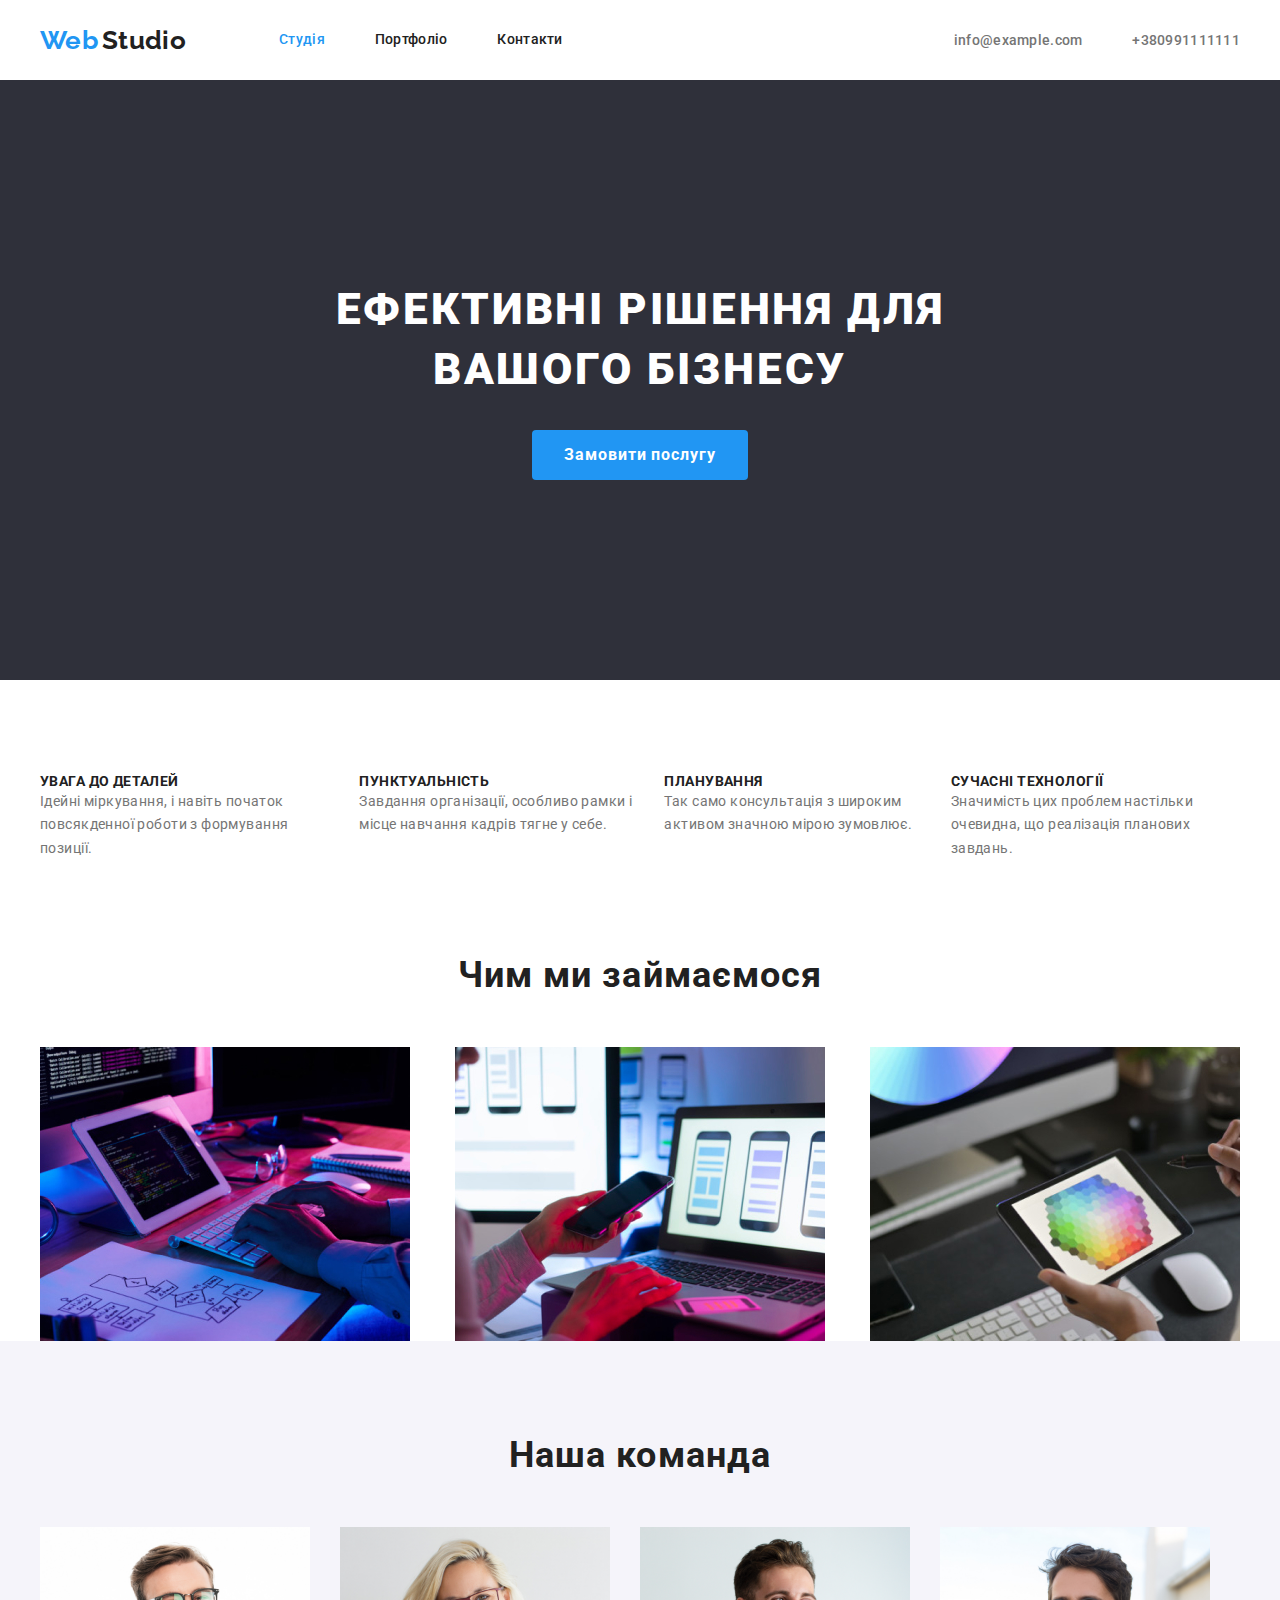
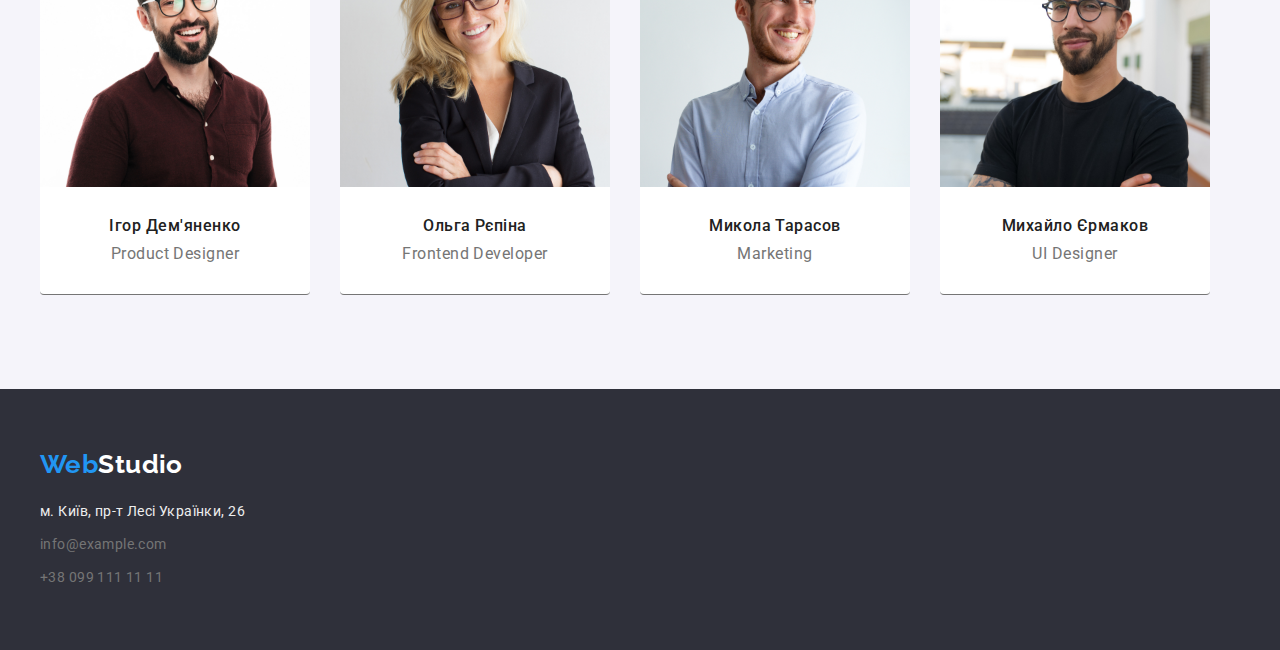
==== commit 04f7f149: "Update index.html" ====
--- a/index.html
+++ b/index.html
@@ -16,7 +16,7 @@
 
 <!--верхня лінія-->
     <header class="page-header">
-        <div class="container page-header-conteiner">
+        <div class="conteiner page-header-conteiner">
         <nav class="page-header-conteiner">
             <a href="./index.html">
                 <span class="logo logo-web ">Web</span>
@@ -55,8 +55,9 @@
         </section>
     <!--Особливості-->
     <section>
-        <h2 class="visually-hidden">Наші переваги</h2>
-        <ul class="features conteiner">
+        <div class="conteiner">
+           <h2 class="visually-hidden">Наші переваги</h2>
+        <ul class="features">
             <li class="features-list">
                 <h3 class="features-title">Увага до деталей</h3>
                 <p class="features-text">Ідейні міркування, і навіть початок повсякденної роботи з формування позиції.</p>
@@ -73,13 +74,16 @@
                 <h3 class="features-title">Сучасні технології</h3>
                 <p class="features-text">Значимість цих проблем настільки очевидна, що реалізація планових завдань.</p>
             </li>
-        </ul>
+        </ul> 
+        </div>
+        
     </section>
     <!--Чим ми займаємось-->
-    <section>
+    <section class="work">
+        <div class="conteiner">
         <h2 class="title">Чим ми займаємося</h2>
-        <ul class="work-images page-header-conteiner">
-            <li>
+        <ul class="work-images">
+            <li class="work-list">
                 <img 
                 src="./images/img1.jpg" 
                 alt="робота за комп'ютером "
@@ -98,72 +102,83 @@
                 width="370">
             </li>    
         </ul>
+        </div>
+        
     </section>
     <!-- Наша команда -->
     <section class="team">
-        <h2 class="title-team">Наша команда</h2>
-            <ul class="team-list page-header-conteiner">
+        <div class=" conteiner section">
+         <h2 class="title-team">Наша команда</h2>
+            <ul class="team-list ">
                 <li class="team-images">
                     <img  
                     src="./images/img4.jpg" 
                     alt="чоловік на ім'я Ігор Дем'яненко"
                     width="270">
-                    <h3 class="team-person">Ігор Дем'яненко</h3>
+                    <div class="team-person-position">
+                     <h3 class="team-person">Ігор Дем'яненко</h3>
                     <p class="team-position">Product Designer</p>            
-                </li>
+                    </div>
+                    </li>
                 <li class="team-images">
                     <img 
                     src="./images/img5.jpg" 
                     alt="жінка на ім'я Ольга Рєпіна"
                     width="270">
+                    <div class="team-person-position"> 
                     <h3 class="team-person">Ольга Рєпіна </h3>
-                    <p class="team-position">Frontend Developer</p> 
+                    <p class="team-position">Frontend Developer</p>
+                </div> 
                 </li>
                 <li class="team-images">
                     <img 
                     src="./images/img6.jpg" 
                     alt="чоловік на ім'я Микола Тарасов"
                     width="270">
+                    <div class="team-person-position">
                     <h3 class="team-person">Микола Тарасов</h3>
-                    <p class="team-position">Marketing</p>  
+                    <p class="team-position">Marketing</p> 
+                </div> 
                 </li>  
                 <li class="team-images">
                     <img 
                     src="./images/img7.jpg" 
                     alt="чоловік на ім'я Михайло Єрмаков"
                     width="270">
+                    <div class="team-person-position">
                     <h3 class="team-person">Михайло Єрмаков</h3>
                     <p class="team-position">UI Designer</p> 
+                </div>
                 </li>   
-            </ul>
+            </ul>   
+        </div>
+        
     </section>
 </main>
 
 <!-- Підвал -->
 <footer class="address">
-    <div class="conteiner">
+    <div class="conteiner ">
   <a href="./index.html">
         <span class="logo logo-web">Web</span><span class="logo logo-footer">Studio</span> 
     </a>
-    <address>
-        <div class="address-list" >
-            <ul >
-                <li>
+    <address class="address-top">
+                <ul>
+                <li class="address-list">
                     <a class="address-link mailto" 
                     href="https://goo.gl/maps/CPtrU1FHBa2aNyZL9" 
                     target="_blank" 
                     rel="noopener noreferrer nofollow">м. Київ, пр-т Лесі Українки, 26</a>
                 </li>
-                <li>
+                <li class="address-list">
                     <a class="address-link" 
                     href="mailto:info@example.com">info@example.com</a>
                 </li>
-                <li>
+                <li class="address-list">
                     <a class="address-link" 
                     href="tel:+380991111111">+38 099 111 11 11</a>
                 </li>
             </ul>
-        </div>
         
     </address>
     </div>
--- a/css/styles.css
+++ b/css/styles.css
@@ -21,6 +21,61 @@
     font-size: 14px;
     }
 
+
+
+ul{
+    list-style: none;
+    margin-top: 0px;
+    margin-bottom: 0px;
+    padding-left: 0px;
+}
+a{
+    text-decoration: none;
+}
+
+h1, h2, h3, p{
+    margin: 0px;
+}
+img{
+    display: block;
+    max-width: 100%;
+    height: auto;
+}
+address{
+    font-style: normal;
+}
+button{
+    display: block;
+    margin: 0 auto;
+    cursor: pointer;
+    border: none;
+    border-radius: 4px;
+}
+.section{
+    padding: 94px 0;
+}
+
+.page-header{
+ height: 80px;
+}
+.page-header-portfolio{
+  border-bottom-width: 1px;
+  border-bottom-style: solid;
+  border-bottom-color: var(--line-color);
+  height: 80px;
+}
+/* conteiner */
+.conteiner{
+    width: 1200px;
+    margin: 0 auto;
+    padding: o 15px;
+}
+.list{
+    list-style: none;
+    padding-left: 0;
+    margin: 0px;
+}
+
 /* logo */
 .logo{
     text-decoration: none;
@@ -42,49 +97,11 @@
 .logo-footer{
     color: var(--background-color);
 }
-
-ul{
-    list-style: none;
-    margin-top: 0px;
-    margin-bottom: 0px;
-    padding-left: 0px;
-}
-a{
-    text-decoration: none;
-}
-
-h1, h2{
-    margin-top: 0px;
-    margin-bottom: 0px;
-}
-img{
-    display: block;
-    max-width: 100%;
-    height: auto;
-}
-
-.page-header{
-    border-bottom-width: 1px;
-   border-bottom-style: solid;
-   border-bottom-color: var(--line-color)
-}
-/* conteiner */
-.conteiner{
-    width: 1200px;
-    margin-left: auto;
-    margin-right:auto;
-    padding-left: 15px;
-    padding-right: 15px;
-}
-
-
 /* верхня лінія */
 .page-header-conteiner{
 display: flex;
 align-items: center;
-width: 1200px;
-margin-left: auto;
-margin-right: auto;
+
 }
 
 .site-nav{
@@ -92,8 +109,8 @@
     margin-left: 93px;
 }
 .site-nav,.link {
-padding-top: 20px;
-padding-bottom: 20px;
+padding-top: 32px;
+padding-bottom: 32px;
 
 color: var(--title-text-color);
 text-decoration: none;
@@ -156,14 +173,15 @@
 }
 /* шапка */
 .hero{
-    height: 600px;
-    background-color:var(--background-color2)
+    /* height: 600px; */
+    background-color:var(--background-color2);
+    padding: 200px 0;
+    text-align: center;
+    
 }
 .hero-title{
-    display: flex;
-    justify-content: center;
- padding-top: 200px;
- color: var(--background-color);
+
+color: var(--background-color);
 font-weight: 900;
 font-size: 44px;
 line-height: 1.36;
@@ -175,12 +193,11 @@
 
 .hero-button{
     display:inline-block;
-    border: 1px solid transparent;
+    border: none;
     border-radius: 4px;
     padding: 10px 32px;
    justify-content: center;
-   position: relative;
-   margin-left: 470px;
+cursor: pointer;
    margin-top: 30px;
 background-color: var(--accent-color);
 color: var(--background-color);
@@ -221,8 +238,7 @@
 .portfolio-button{
     display: flex;
     justify-content: center;
-margin-top: 94px;
-margin-bottom: 38px;
+margin-bottom: 54px;
 }
 
 /* Особливості */
@@ -240,11 +256,7 @@
 }
 .features{
     display: flex;
-    
-    height: 98px;
-    margin-top: 94px;
-    margin-bottom: 94px;
-   justify-content:space-between
+margin: 94px auto;
 }
 .features-list + .features-list{
     margin-left: 30px;
@@ -259,70 +271,56 @@
 }
 
 .features-text{
-font-weight: 400;
-font-size: 14px;
 line-height: 1.7;
-letter-spacing: 0.03em;
 }
 
 .portfolio-list{
     display: flex;
     flex-wrap: wrap;
     justify-content:space-between;
-    margin-bottom: 94px;
-    
 }
 .portfolio-cards{
-    display:flex;
-    flex-wrap: wrap;
     margin-right: 30px;
     margin-bottom: 30px;
+    width: 370px;
+    }
+
+.portfolio-cards:nth-child(3n){
+    margin-right: 0px;
+}
+.portfolio-cards:nth-last-child(-n+3){
+    margin-bottom: 30px;
+}
+.portfolio-div{
     border-width: 1px;
     border-style: solid;
     border-color: var(--line-color);
-    width: 370px;
-    height: 404px;
-    }
-
-.portfolio-cards:nth-child(3n){
-    margin-right: 0px;
-}
-.portfolio-cards:nth-last-child(-n+3){
-    margin-bottom: 30px;
-}
-
-
-.portfolio-img{
-    width: 370px;
+    padding: 20px 24px;
 }
 .portfolio-title{
-    padding-top: 20px;
-    padding-right: 24px;
-    padding-left: 24px;
-
-    text-decoration: none;
+     text-decoration: none;
     font-weight: 700;
     font-size: 18px;
     line-height: 2;
-    letter-spacing: 0.06em;
     color: var(--black-color2);
 }
 .portfolio-text{
-    padding-bottom: 20px;
-    padding-right: 24px;
-    padding-left: 24px;
 font-weight: 400;
 font-size: 16px;
 line-height: 1.8;
-letter-spacing: 0.03em;
 text-decoration: none;
 color: var(--primary-text-color);
 }
  /* чим ми займаємось */
-.work-images{
-    justify-content:space-between;
-    margin-bottom: 94px;
-}
+ .work{
+    padding-top: 0;
+ }
+ .work-images{
+    display: flex;
+    justify-content: space-between;
+ }
+ 
+
 .title{
     margin-bottom: 50px;
     color: var(--black-color2);
@@ -339,21 +337,18 @@
 }
 
 .title-team{
-    padding-top: 94px;
-
-    color: var(--title-text-color);
+     color: var(--title-text-color);
     font-weight: 700;
 font-size: 36px;
-line-height: 1.16px;
+line-height: 1.16;
 text-align: center;
 letter-spacing: 0.03em;
 }
 
 .team-list{
-    padding-top: 50px;
-    justify-content: center;
-   padding-bottom: 94px;
-    }
+    display: flex;
+    margin-top: 50px;
+}
  
 .team-images{
        
@@ -365,7 +360,13 @@
 .team-images + .team-images{
 margin-left: 30px;
 }
+.team-person-position{
+    padding-top: 30px;
+    padding-bottom: 30px;
+    text-align: center;
+}
 .team-person{
+    margin-bottom: 10px;
 font-weight: 500;
 font-size: 16px;
 line-height: 1.18;
@@ -378,23 +379,21 @@
 font-weight: 400;
 font-size: 16px;
 line-height: 1.18;
-text-align: center;
+
 letter-spacing: 0.03em;
 color: var(--primary-text-color);
 }
 /* Підвал */
 .address{
+    padding: 94px 0;
+    font-style: normal;
     padding-top: 60px;
+    padding-bottom: 60px;
     background-color: var(--background-color2);
 }
-.address-list{
-display: flex;
-justify-content: first baseline;
-padding-top: 20px;
-}
+
 .address-link{
-    padding-top: 9px;
-        font-style: normal;
+  font-style: normal;
 font-weight: 400;
 font-size: 14px;
 line-height: 1.71;
@@ -402,6 +401,17 @@
 color: var(--primary-text-color);
 text-decoration: none;
 }
+.address-list{
+    margin-top: 9px;
+}
+.address-top{
+    margin-top: 20px;
+
+}
+
+.address-list + .address-list{
+    margin-top: 9px;
+}
 .mailto{
     color: var(--pictures-color);
 }
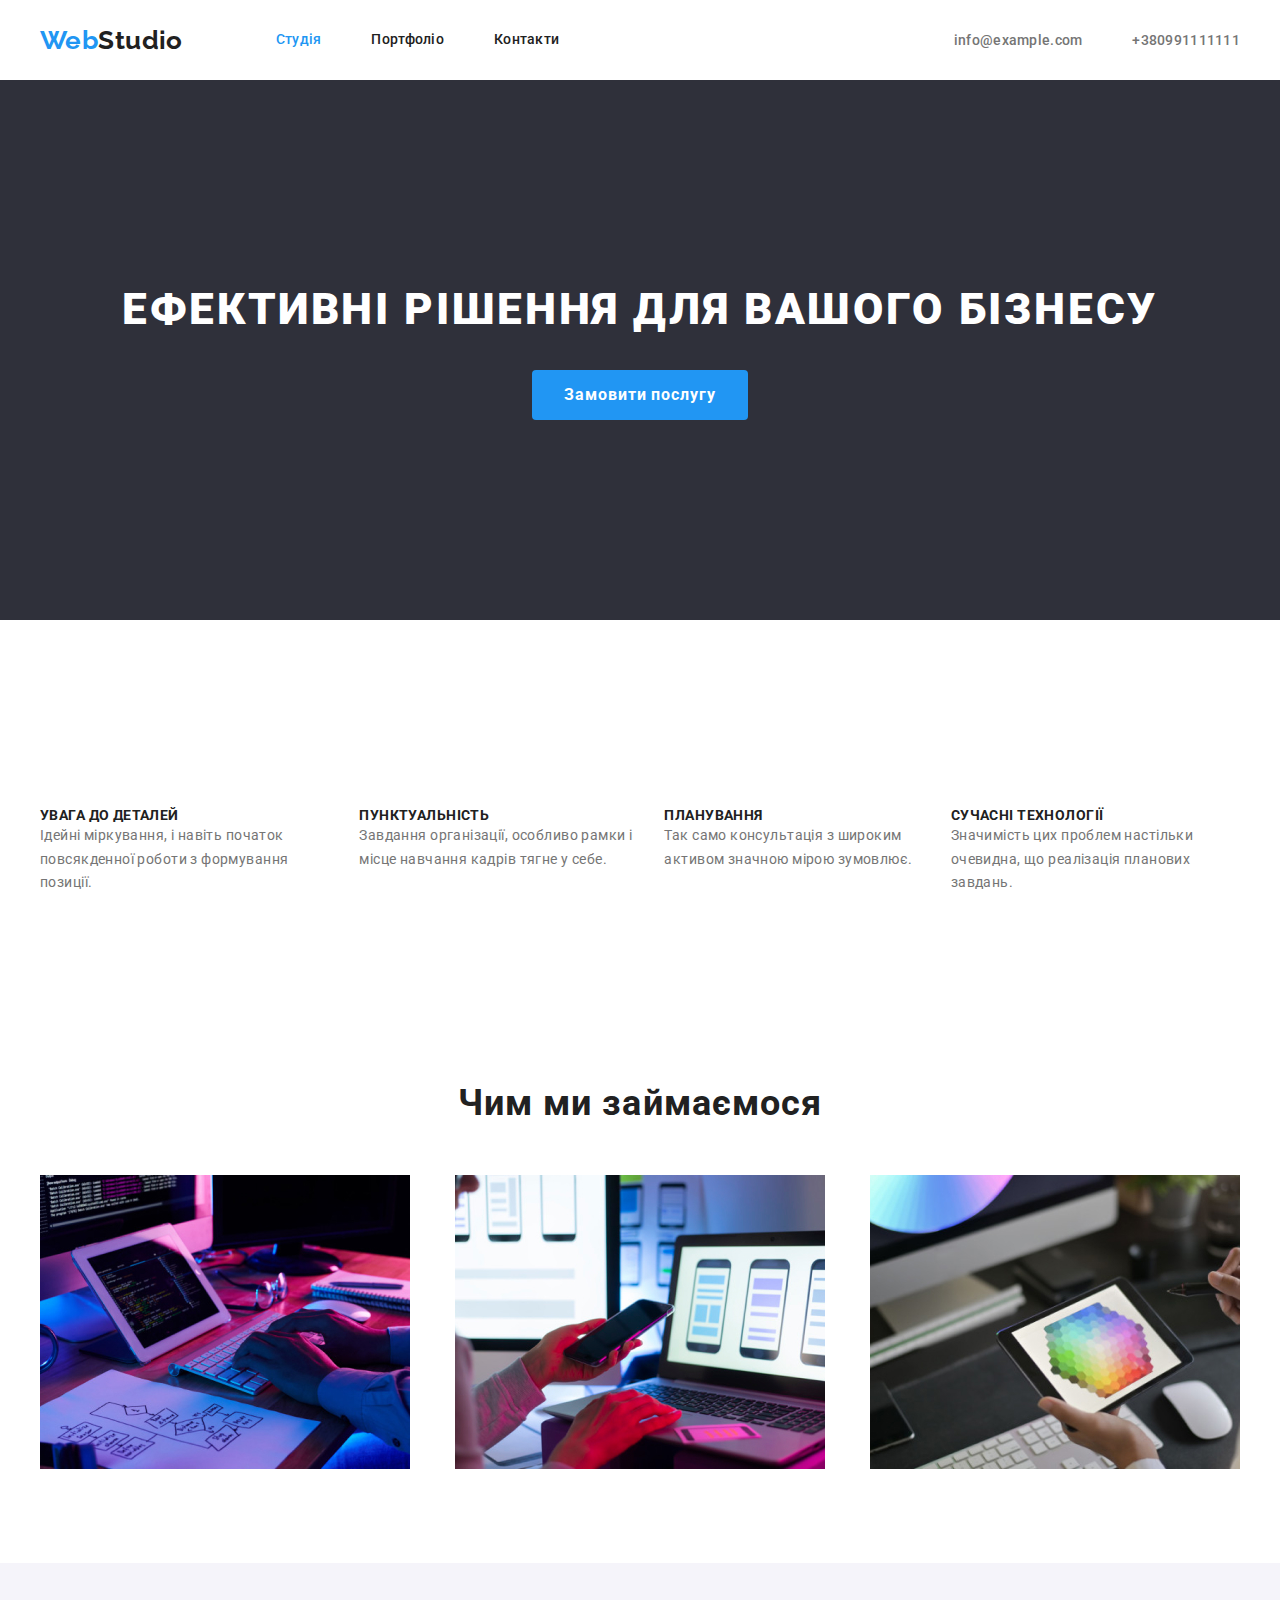
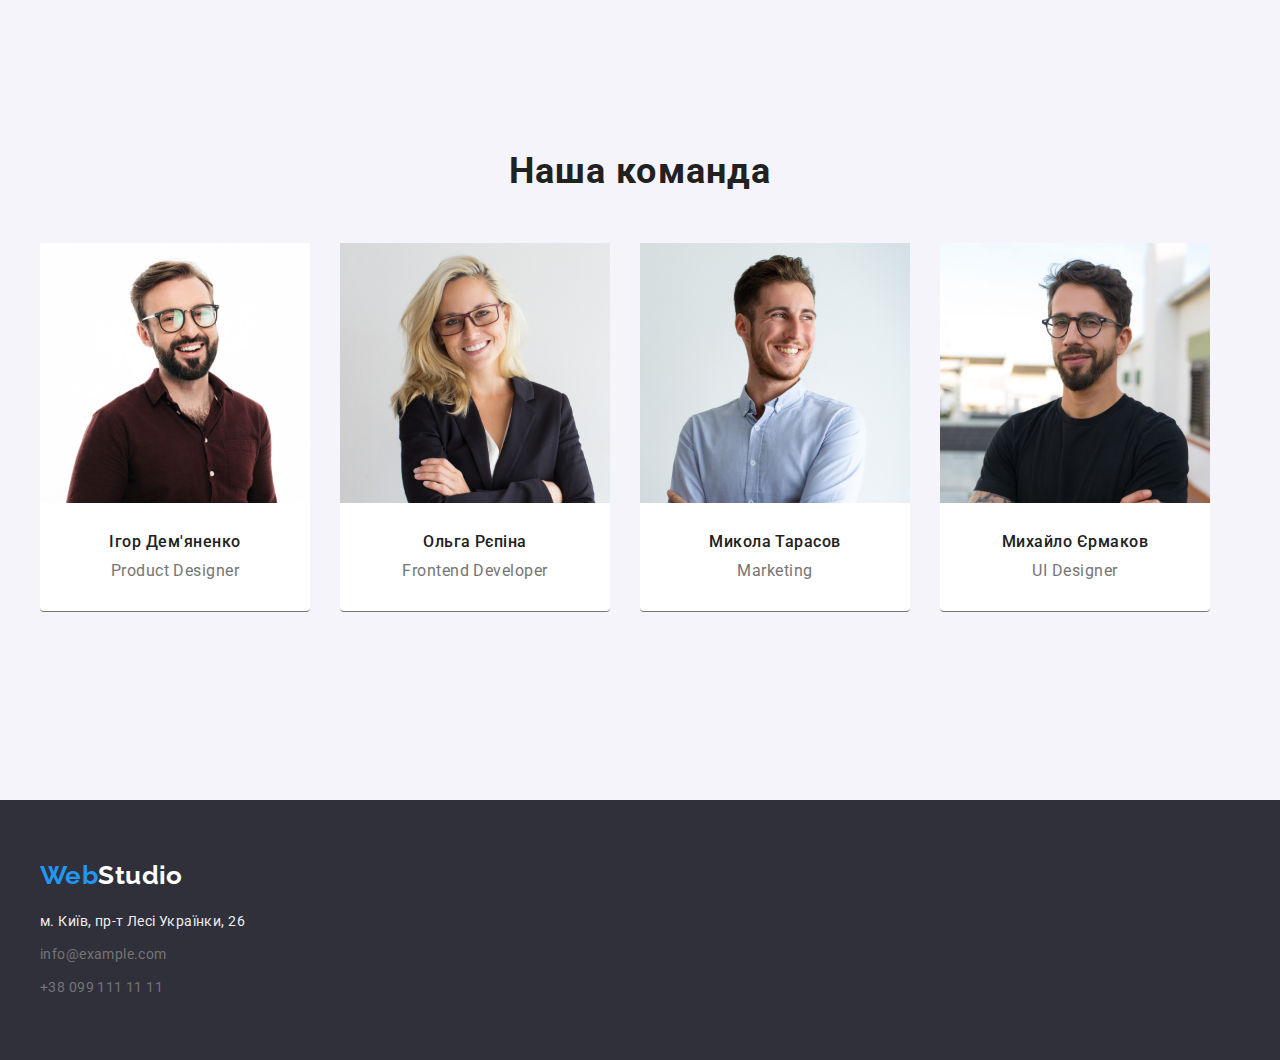
==== commit 3d7fc4e4: "Update index.html" ====
--- a/index.html
+++ b/index.html
@@ -19,8 +19,7 @@
         <div class="conteiner page-header-conteiner">
         <nav class="page-header-conteiner">
             <a href="./index.html">
-                <span class="logo logo-web ">Web</span>
-                <span class="logo logo-stydio">Studio</span> 
+                <span class="logo logo-web">Web</span><span class="logo logo-stydio">Studio</span> 
             </a>
                 <ul class="site-nav">
                 <li class="item">
@@ -48,14 +47,14 @@
 <main>
     <section class="hero">
         <div class="conteiner ">
-        <h1 class="hero-title">Ефективні рішення для<br> вашого бізнесу</h1>
+        <h1 class="hero-title">Ефективні рішення для вашого бізнесу</h1>
         <button type="button" class="hero-button">Замовити послугу</button>
     
         </div>
         </section>
     <!--Особливості-->
-    <section>
-        <div class="conteiner">
+    <section class="section">
+        <div class="conteiner ">
            <h2 class="visually-hidden">Наші переваги</h2>
         <ul class="features">
             <li class="features-list">
@@ -79,7 +78,7 @@
         
     </section>
     <!--Чим ми займаємось-->
-    <section class="work">
+    <section class="section work">
         <div class="conteiner">
         <h2 class="title">Чим ми займаємося</h2>
         <ul class="work-images">
@@ -89,13 +88,13 @@
                 alt="робота за комп'ютером "
                 width="370">
             </li>
-            <li>
+            <li class="work-list">
                 <img 
                 src="./images/img2.jpg" 
                 alt="відкритий ноутбук та телефон в руці"
                 width="370">
             </li>
-            <li>
+            <li class="work-list">
                 <img 
                 src="./images/img3.jpg" 
                 alt="планшет в руці"
@@ -106,7 +105,7 @@
         
     </section>
     <!-- Наша команда -->
-    <section class="team">
+    <section class="section team">
         <div class=" conteiner section">
          <h2 class="title-team">Наша команда</h2>
             <ul class="team-list ">
